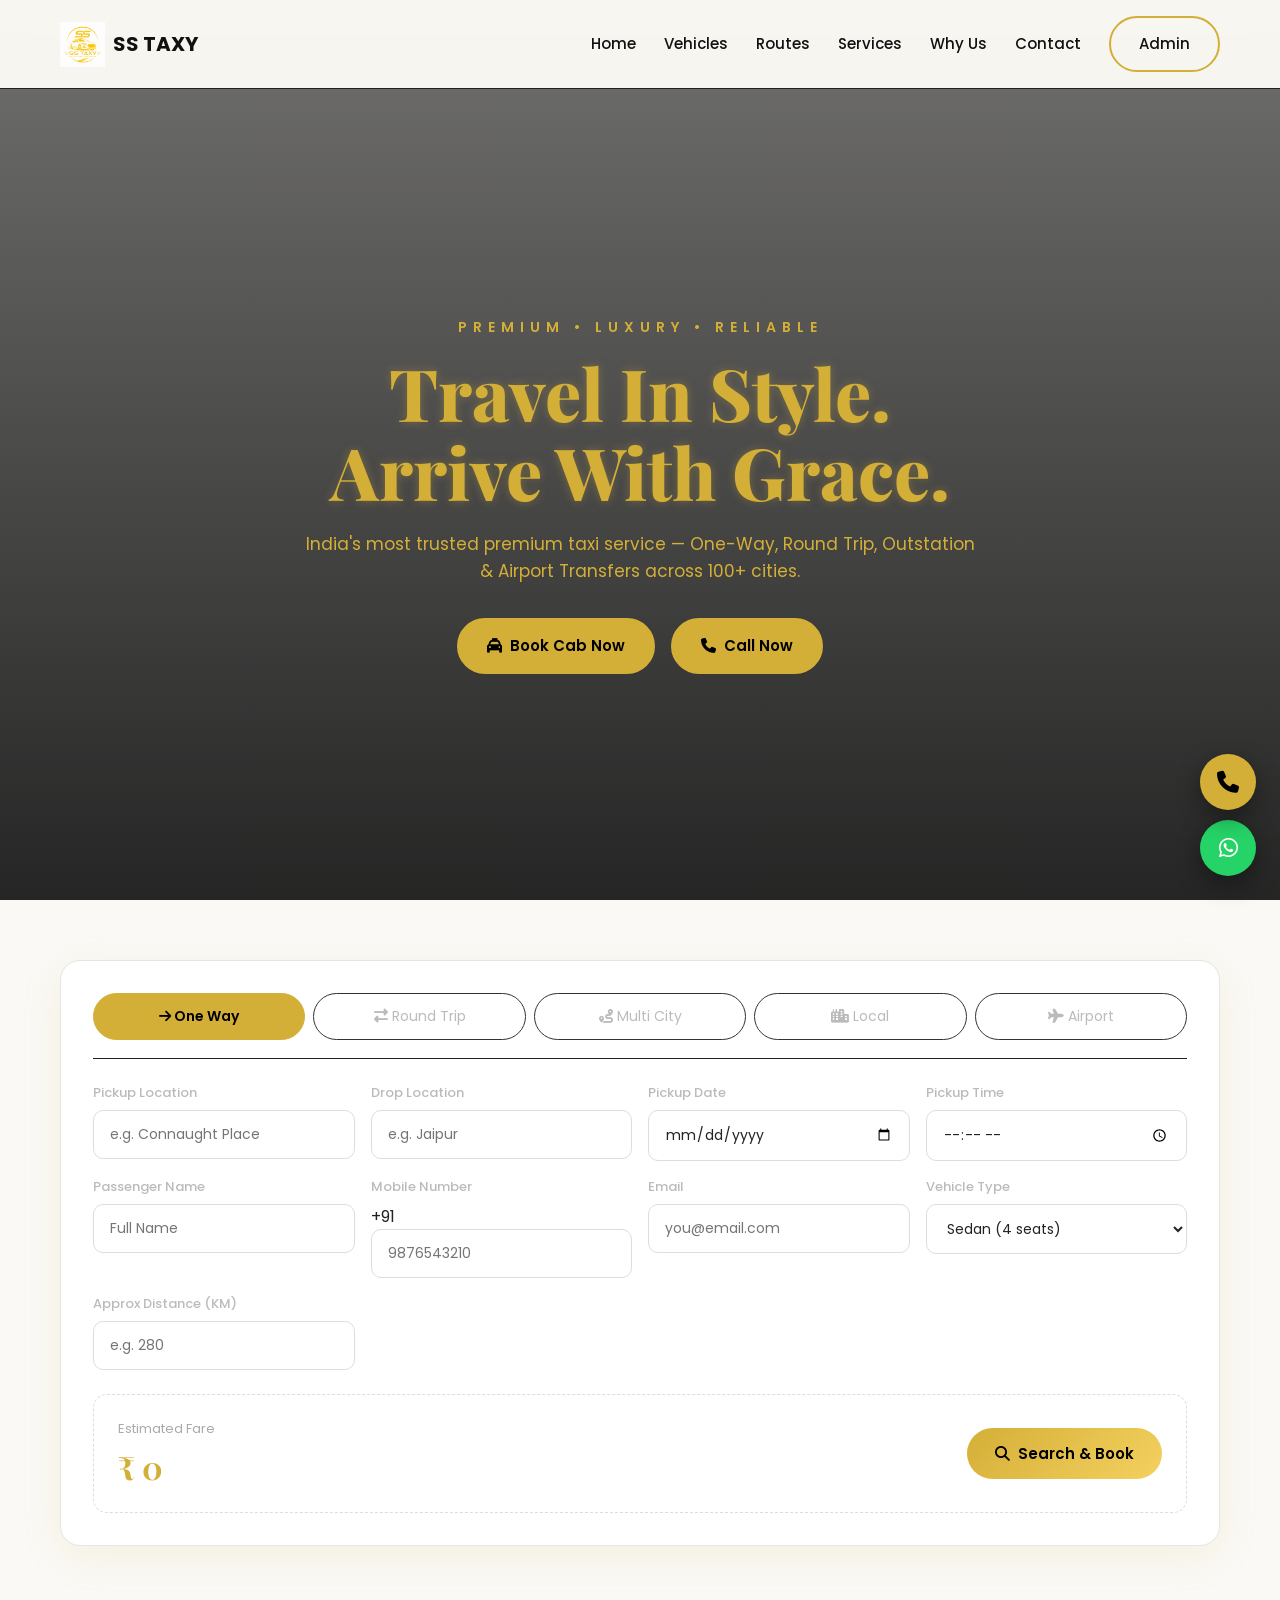
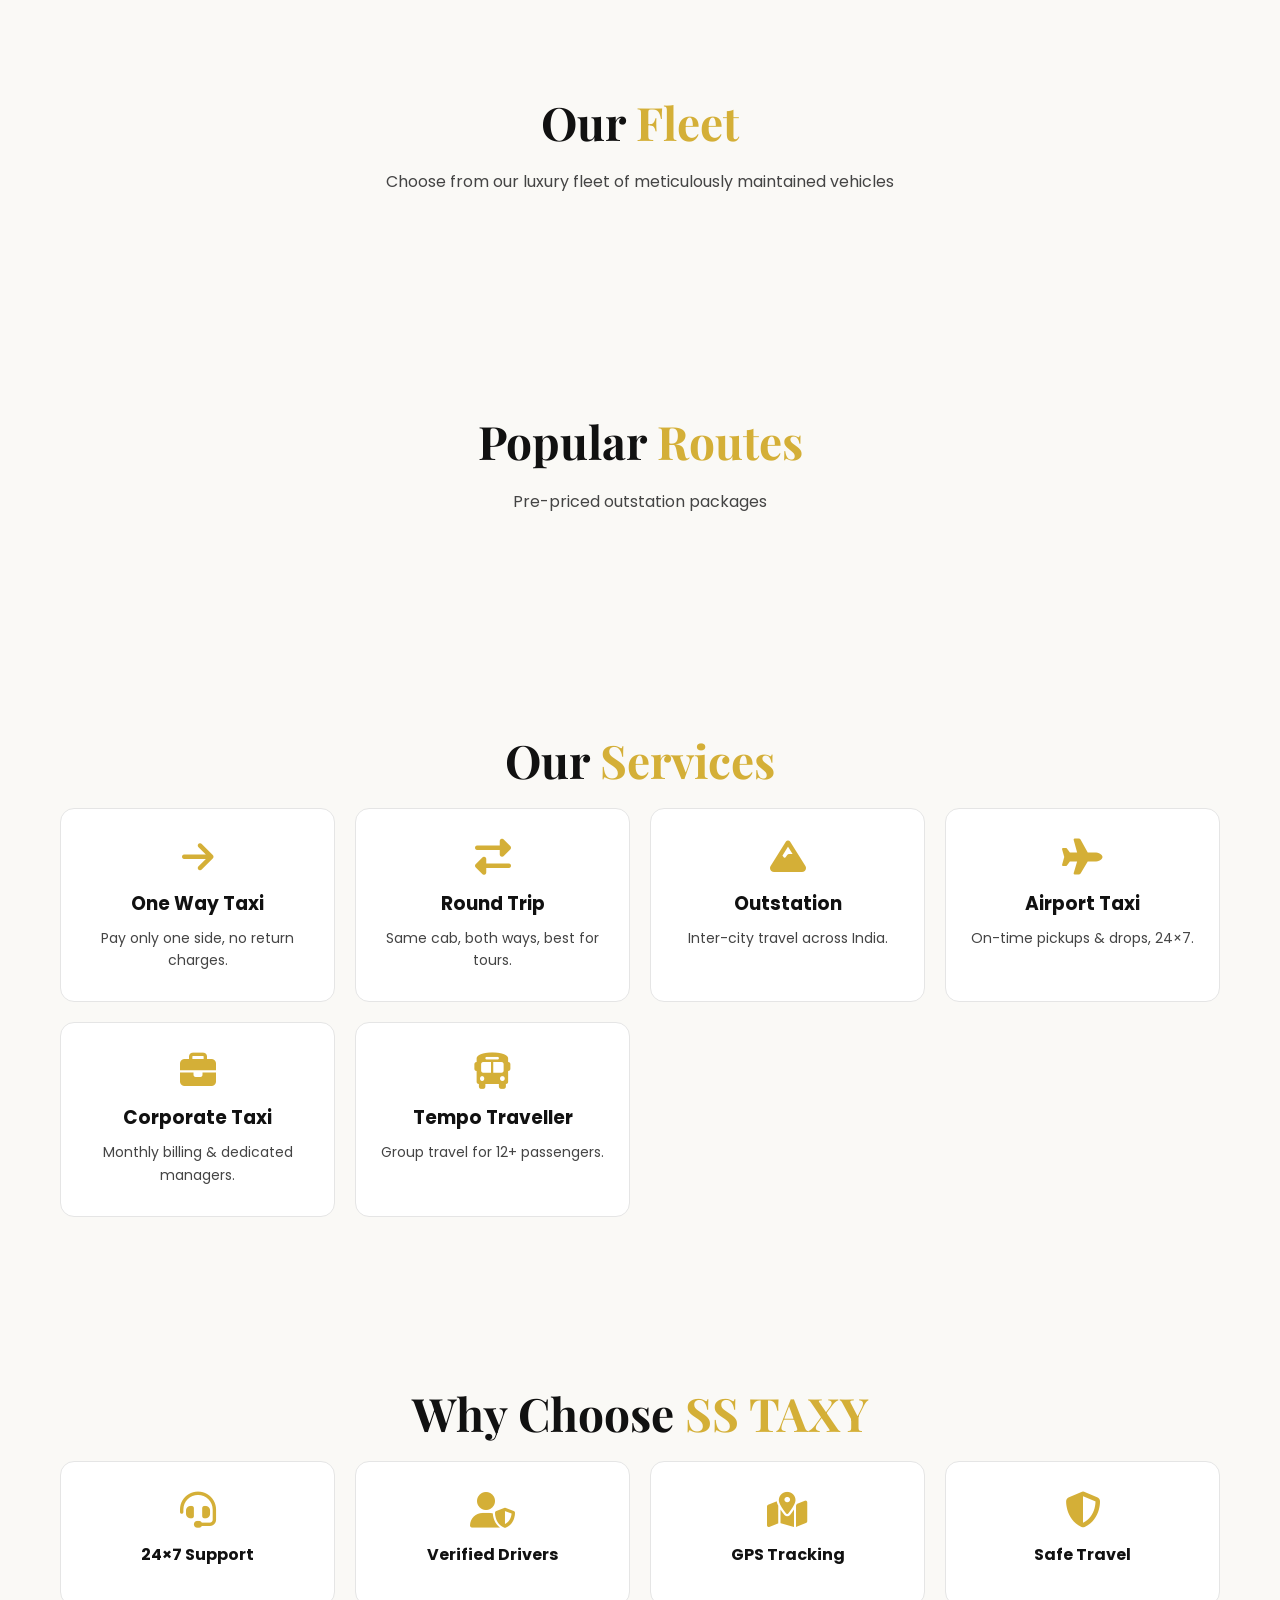
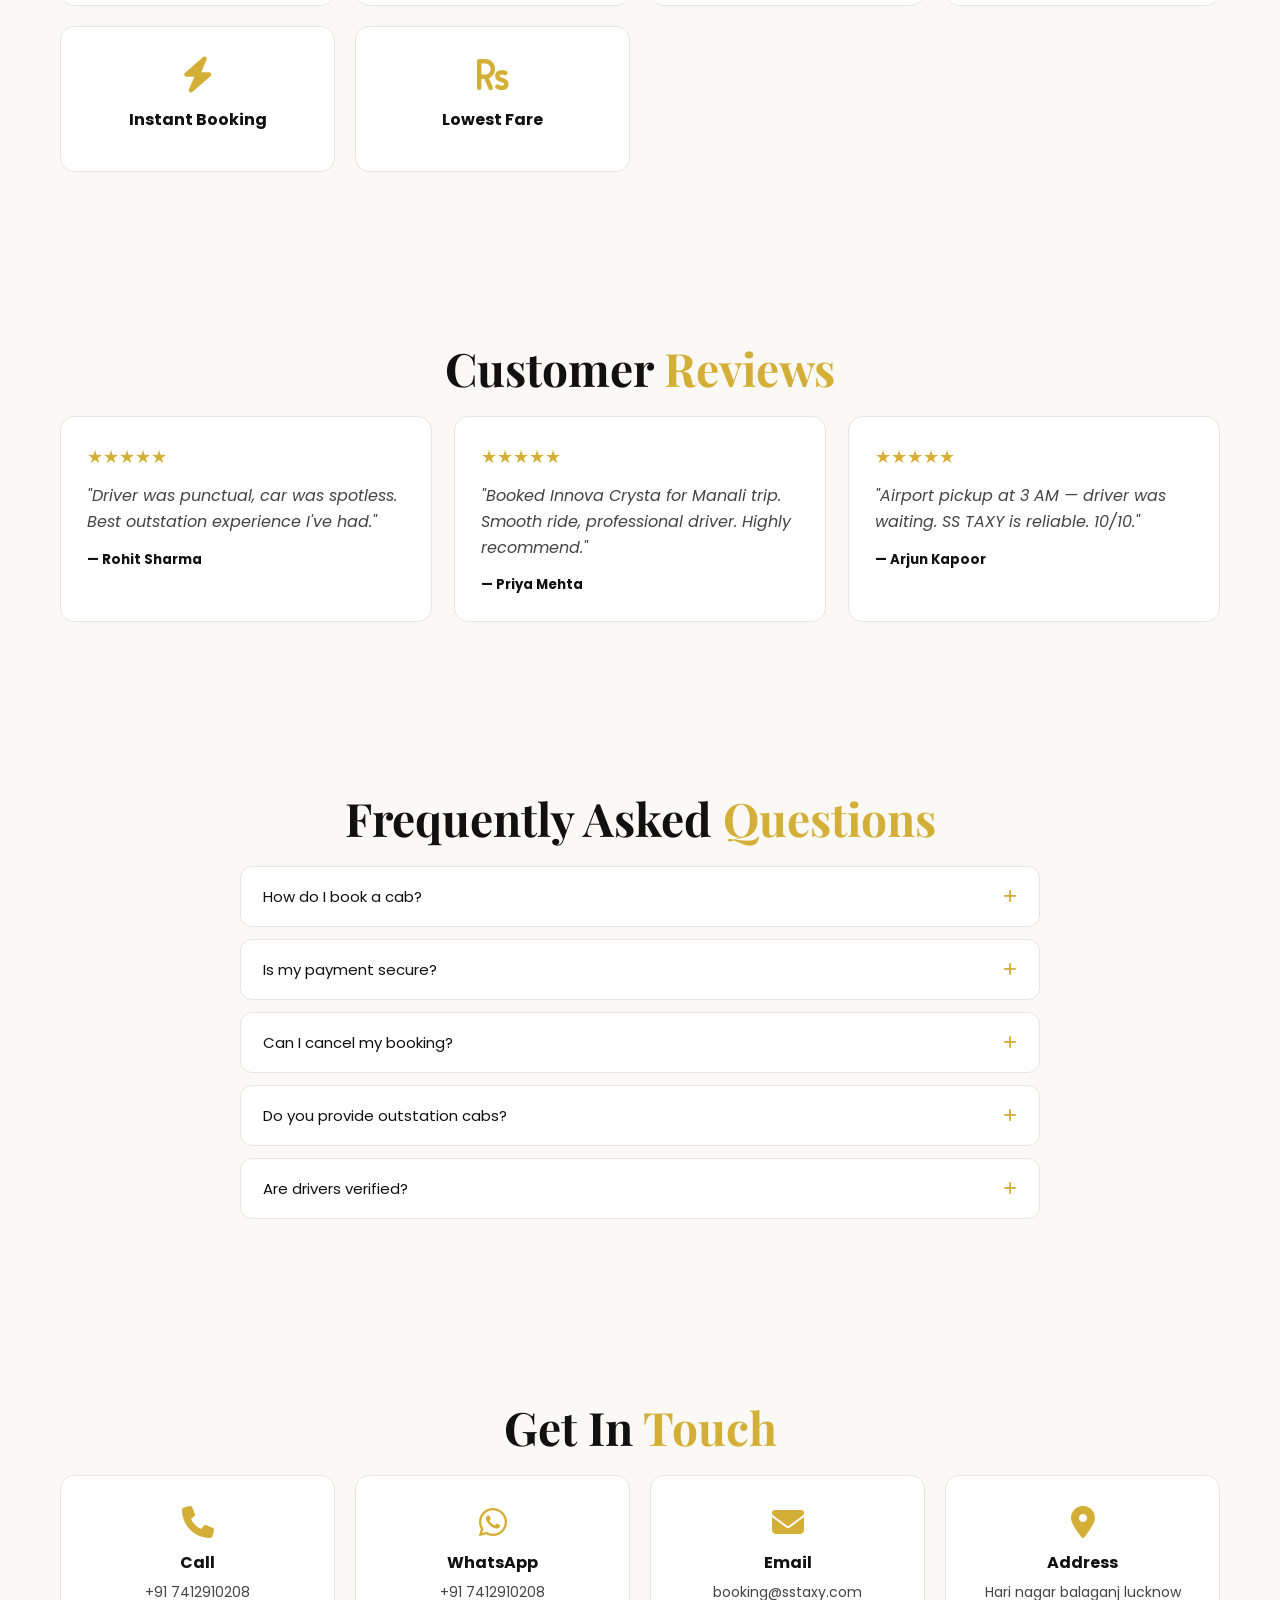
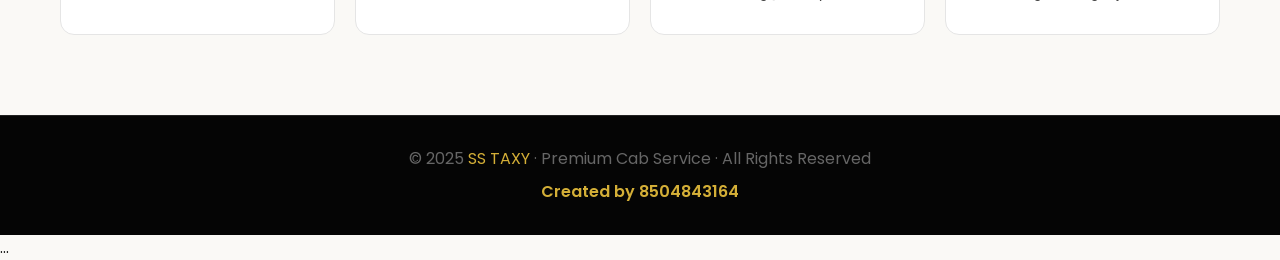
==== index.html @ a6943460 "Update index.html" ====
<!DOCTYPE html>
<html lang="en">
<head>
<meta charset="UTF-8" />
<meta name="viewport" content="width=device-width, initial-scale=1.0" />
<title>SS TAXY — Premium Taxi & Cab Booking Service | Delhi NCR</title>

<!-- SEO Meta -->
<meta name="description" content="Book premium taxi & cabs with SS TAXY. One-way, round-trip, outstation, airport transfers across Delhi, Jaipur, Agra, Manali. 24x7 service, verified drivers, lowest fares." />
<meta name="keywords" content="taxi booking, cab service, Delhi to Jaipur taxi, airport taxi, outstation cab, SS Taxy" />
<meta name="author" content="SS TAXY" />
<link rel="canonical" href="https://sstaxy.com/" />

<!-- Open Graph -->
<meta property="og:type" content="website" />
<meta property="og:title" content="SS TAXY — Premium Taxi Booking" />
<meta property="og:description" content="Luxury cab booking with verified drivers, GPS tracking, lowest fares guaranteed." />
<meta property="og:image" content="https://sstaxy.com/og-image.jpg" />
<meta property="og:url" content="https://sstaxy.com" />
<meta name="twitter:card" content="summary_large_image" />

<!-- Schema: Local Business -->
<script type="application/ld+json">
{
  "@context":"https://schema.org",
  "@type":"TaxiService",
  "name":"SS TAXY",
  "image":"https://sstaxy.com/og-image.jpg",
  "url":"https://sstaxy.com",
  "telephone":"+91 7412910208",
  "address":{"@type":"PostalAddress","streetAddress":"Connaught Place","addressLocality":"Uttar Pradesh","postalCode":"110001","addressCountry":"IN"},
  "priceRange":"₹₹",
  "aggregateRating":{"@type":"AggregateRating","ratingValue":"4.9","reviewCount":"2480"}
}
</script>

<link rel="preconnect" href="https://fonts.googleapis.com" />
<link href="https://fonts.googleapis.com/css2?family=Playfair+Display:wght@600;800&family=Poppins:wght@300;400;500;600;700&display=swap" rel="stylesheet" />
<link rel="stylesheet" href="https://cdnjs.cloudflare.com/ajax/libs/font-awesome/6.5.0/css/all.min.css" />
<link rel="stylesheet" href="styles.css" />
</head>
<body>

<!-- Header -->
<header class="header">
  <div class="container nav">
    <a href="index.html" class="logo">
    <img src="images/logo.png" alt="SS TAXY Logo">
    <span>SS TAXY</span>
    </a>
    <nav class="nav-links" id="navLinks">
      <a href="#home">Home</a>
      <a href="#vehicles">Vehicles</a>
      <a href="#routes">Routes</a>
      <a href="#services">Services</a>
      <a href="#why">Why Us</a>
      <a href="#contact">Contact</a>
      <a href="admin.html" class="btn-outline-gold">Admin</a>
    </nav>
    <button class="hamburger" onclick="toggleMenu()"><i class="fas fa-bars"></i></button>
  </div>
</header>

<!-- HERO -->
<section class="hero" id="home">
  <div class="hero-overlay"></div>
  <div class="container hero-content">
    <p class="hero-tag">PREMIUM • LUXURY • RELIABLE</p>
    <h1>Travel In <span class="gold">Style.</span><br/>Arrive With <span class="gold">Grace.</span></h1>
    <p class="hero-sub">India's most trusted premium taxi service — One-Way, Round Trip, Outstation & Airport Transfers across 100+ cities.</p>
    <div class="hero-btns">
      <a href="#booking" class="btn-gold"><i class="fas fa-taxi"></i> Book Cab Now</a>
      <a href="tel:+91 7412910208" class="btn-outline-gold"><i class="fas fa-phone"></i> Call Now</a>
    </div>
  </div>
</section>

<!-- BOOKING FORM -->
<section class="booking-section" id="booking">
  <div class="container">
    <div class="booking-card">
      <div class="tabs">
        <button class="tab active" data-tab="oneway"><i class="fas fa-arrow-right"></i> One Way</button>
        <button class="tab" data-tab="round"><i class="fas fa-exchange-alt"></i> Round Trip</button>
        <button class="tab" data-tab="multi"><i class="fas fa-route"></i> Multi City</button>
        <button class="tab" data-tab="local"><i class="fas fa-city"></i> Local</button>
        <button class="tab" data-tab="airport"><i class="fas fa-plane"></i> Airport</button>
      </div>

      <form id="bookingForm" class="booking-form">
        <div class="grid">
          <div class="field"><label>Pickup Location</label><input type="text" id="pickup" placeholder="e.g. Connaught Place" required /></div>
          <div class="field"><label>Drop Location</label><input type="text" id="drop" placeholder="e.g. Jaipur" required /></div>
          <div class="field"><label>Pickup Date</label><input type="date" id="date" required /></div>
          <div class="field"><label>Pickup Time</label><input type="time" id="time" required /></div>
          <div class="field"><label>Passenger Name</label><input type="text" id="name" placeholder="Full Name" required /></div>
          <div class="field">
  <label>Mobile Number</label>

  <div class="phone-input">
    <span>+91</span>
    <input
      type="tel"
      id="phone"
      placeholder="9876543210"
      maxlength="10"
      required
      oninput="this.value=this.value.replace(/[^0-9]/g,'').slice(0,10)">
  </div>

          </div>
          <div class="field"><label>Email</label><input type="email" id="email" placeholder="you@email.com" required /></div>
          <div class="field"><label>Vehicle Type</label>
            <select id="vehicle" required>
              <option value="sedan">Sedan (4 seats)</option>
              <option value="suv">SUV (6 seats)</option>
              <option value="ertiga">Ertiga (6 seats)</option>
              <option value="innova">Innova (7 seats)</option>
              <option value="innovaCrysta">Innova Crysta (7 seats)</option>
              <option value="dzire">Dzire (4 seats)</option>
            </select>
          </div>
          <div class="field"><label>Approx Distance (KM)</label><input type="number" id="distance" placeholder="e.g. 280" required min="1" /></div>
        </div>

        <div class="fare-box">
          <div><span>Estimated Fare</span><h3 id="fareEstimate">₹ 0</h3></div>
          <button type="submit" class="btn-gold"><i class="fas fa-search"></i> Search & Book</button>
        </div>
      </form>
    </div>
  </div>
</section>

<!-- VEHICLES -->
<section class="section" id="vehicles">
  <div class="container">
    <h2 class="section-title">Our <span class="gold">Fleet</span></h2>
    <p class="section-sub">Choose from our luxury fleet of meticulously maintained vehicles</p>
    <div class="vehicle-grid" id="vehicleGrid"></div>
  </div>
</section>

<!-- ROUTES -->
<section class="section dark" id="routes">
  <div class="container">
    <h2 class="section-title">Popular <span class="gold">Routes</span></h2>
    <p class="section-sub">Pre-priced outstation packages</p>
    <div class="route-grid" id="routeGrid"></div>
  </div>
</section>

<!-- SERVICES -->
<section class="section" id="services">
  <div class="container">
    <h2 class="section-title">Our <span class="gold">Services</span></h2>
    <div class="services-grid">
      <div class="service-card"><i class="fas fa-arrow-right"></i><h3>One Way Taxi</h3><p>Pay only one side, no return charges.</p></div>
      <div class="service-card"><i class="fas fa-exchange-alt"></i><h3>Round Trip</h3><p>Same cab, both ways, best for tours.</p></div>
      <div class="service-card"><i class="fas fa-mountain"></i><h3>Outstation</h3><p>Inter-city travel across India.</p></div>
      <div class="service-card"><i class="fas fa-plane"></i><h3>Airport Taxi</h3><p>On-time pickups & drops, 24×7.</p></div>
      <div class="service-card"><i class="fas fa-briefcase"></i><h3>Corporate Taxi</h3><p>Monthly billing & dedicated managers.</p></div>
      <div class="service-card"><i class="fas fa-bus"></i><h3>Tempo Traveller</h3><p>Group travel for 12+ passengers.</p></div>
    </div>
  </div>
</section>

<!-- WHY US -->
<section class="section dark" id="why">
  <div class="container">
    <h2 class="section-title">Why Choose <span class="gold">SS TAXY</span></h2>
    <div class="why-grid">
      <div class="why-card"><i class="fas fa-headset"></i><h4>24×7 Support</h4></div>
      <div class="why-card"><i class="fas fa-user-shield"></i><h4>Verified Drivers</h4></div>
      <div class="why-card"><i class="fas fa-map-marked-alt"></i><h4>GPS Tracking</h4></div>
      <div class="why-card"><i class="fas fa-shield-alt"></i><h4>Safe Travel</h4></div>
      <div class="why-card"><i class="fas fa-bolt"></i><h4>Instant Booking</h4></div>
      <div class="why-card"><i class="fas fa-rupee-sign"></i><h4>Lowest Fare</h4></div>
    </div>
  </div>
</section>

<!-- TESTIMONIALS -->
<section class="section" id="testimonials">
  <div class="container">
    <h2 class="section-title">Customer <span class="gold">Reviews</span></h2>
    <div class="reviews">
      <div class="review-card">
        <div class="stars">★★★★★</div>
        <p>"Driver was punctual, car was spotless. Best outstation experience I've had."</p>
        <h5>— Rohit Sharma</h5>
      </div>
      <div class="review-card">
        <div class="stars">★★★★★</div>
        <p>"Booked Innova Crysta for Manali trip. Smooth ride, professional driver. Highly recommend."</p>
        <h5>— Priya Mehta</h5>
      </div>
      <div class="review-card">
        <div class="stars">★★★★★</div>
        <p>"Airport pickup at 3 AM — driver was waiting. SS TAXY is reliable. 10/10."</p>
        <h5>— Arjun Kapoor</h5>
      </div>
    </div>
  </div>
</section>

<!-- FAQ -->
<section class="section dark" id="faq">
  <div class="container">
    <h2 class="section-title">Frequently Asked <span class="gold">Questions</span></h2>
    <div class="faq-list">
      <div class="faq-item"><button class="faq-q">How do I book a cab? <i class="fas fa-plus"></i></button><div class="faq-a">Use our booking form above, fill details, choose vehicle, pay advance or full — done!</div></div>
      <div class="faq-item"><button class="faq-q">Is my payment secure? <i class="fas fa-plus"></i></button><div class="faq-a">Yes, we use Razorpay — PCI-DSS compliant, encrypted transactions.</div></div>
      <div class="faq-item"><button class="faq-q">Can I cancel my booking? <i class="fas fa-plus"></i></button><div class="faq-a">Yes, free cancellation up to 4 hours before pickup time.</div></div>
      <div class="faq-item"><button class="faq-q">Do you provide outstation cabs? <i class="fas fa-plus"></i></button><div class="faq-a">Absolutely. We serve 100+ outstation routes from Delhi NCR.</div></div>
      <div class="faq-item"><button class="faq-q">Are drivers verified? <i class="fas fa-plus"></i></button><div class="faq-a">All drivers undergo background checks, license & ID verification.</div></div>
    </div>
  </div>
</section>

<!-- CONTACT -->
<section class="section" id="contact">
  <div class="container">
    <h2 class="section-title">Get In <span class="gold">Touch</span></h2>
    <div class="contact-grid">
      <a href="tel:7412910208" class="contact-card"><i class="fas fa-phone"></i><h4>Call</h4><p>+91 7412910208</p></a>
      <a href="https://wa.me/917412910208" class="contact-card"><i class="fab fa-whatsapp"></i><h4>WhatsApp</h4><p>+91 7412910208</p></a>
      <a href="mailto:booking@sstaxy.com" class="contact-card"><i class="fas fa-envelope"></i><h4>Email</h4><p>booking@sstaxy.com</p></a>
      <div class="contact-card"><i class="fas fa-map-marker-alt"></i><h4>Address</h4><p>Hari nagar balaganj lucknow</p></div>
    </div>
  </div>
</section>
<!-- FOOTER -->
<footer class="footer">
  <div class="container">
    <p>
      © 2025 <span class="gold">SS TAXY</span> · Premium Cab Service · All Rights Reserved
    </p>

    <p style="margin-top:8px;color:#d4af37;font-weight:600;">
      Created by 8504843164
    </p>
  </div>
</footer>

<!-- Floating Buttons -->
<a href="https://wa.me/919876543210" class="float-btn whatsapp" title="WhatsApp"><i class="fab fa-whatsapp"></i></a>
<a href="tel:+919876543210" class="float-btn call" title="Call"><i class="fas fa-phone"></i></a>

<!-- Success Modal -->
<div id="successModal" class="modal hidden">
  <div class="modal-card">
    <i class="fas fa-check-circle gold-icon"></i>
    <h2>Booking Confirmed!</h2>
    <p>Booking ID: <strong id="bookingIdOut"></strong></p>
    <p>You'll receive a WhatsApp confirmation shortly.</p>
    <button class="btn-gold" onclick="closeModal()">Done</button>
  </div>
</div>
  <!-- Success Modal ke baad add karo -->
<!-- Payment Modal -->
<div id="paymentModal" class="modal hidden">
  <div class="modal-card">

    <h2>Select Payment Method</h2>

    <div class="fare-summary">
      <h3>Fare Summary</h3>
      <img id="fareVehicleImage"
     src=""
     alt="Vehicle"
     style="width:100%;height:160px;object-fit:cover;border-radius:10px;margin-bottom:15px;">

      <p>Total Trip Fare:
        <span id="totalFare">₹0</span>
      </p>

      <p>GST (5%):
        <span id="gst">₹0</span>
      </p>

      <p>Coupon Discount:
        <span id="discount">₹0</span>
      </p>

      <hr>

      <p>
        <strong>Advance Payable:</strong>
        <span id="advance">₹0</span>
      </p>
    </div>

    <button onclick="payNow('prepaid')" class="btn-gold">
      💳 Prepaid (Online)
    </button>

    <button onclick="payNow('cash')" class="btn-outline-gold">
      💵 Cash on Ride
    </button>

  </div>
</div>

<!-- Scripts -->
<script src="https://www.gstatic.com/firebasejs/9.22.0/firebase-app-compat.js"></script>
...
</body>
</html>
<!-- Scripts -->
<script src="https://www.gstatic.com/firebasejs/9.22.0/firebase-app-compat.js"></script>
<script src="https://www.gstatic.com/firebasejs/9.22.0/firebase-firestore-compat.js"></script>
<script src="https://www.gstatic.com/firebasejs/9.22.0/firebase-auth-compat.js"></script>
<script src="https://checkout.razorpay.com/v1/checkout.js"></script>
<script src="config.js"></script>
<script src="app.js"></script>
</body>
      </html>
---- styles.css ----
/* ============ SS TAXY — Premium Black + Gold ============ */
*,*::before,*::after{box-sizing:border-box;margin:0;padding:0}
:root{
  --bg:#0a0a0a; --bg-2:#111; --gold:#d4af37; --gold-light:#f4d160;
  --text:#f5f5f5; --muted:#aaa; --card:#1a1a1a; --radius:14px;
  --shadow:0 10px 40px rgba(212,175,55,.12);
}
html{scroll-behavior:smooth}
body{font-family:'Poppins',sans-serif;background:var(--bg);color:var(--text);line-height:1.6;overflow-x:hidden}
.container{max-width:1200px;margin:0 auto;padding:0 20px}
.gold{color:var(--gold)}
img{max-width:100%;display:block}

/* LOADER */
#loader{position:fixed;inset:0;background:#000;z-index:9999;display:flex;flex-direction:column;align-items:center;justify-content:center;transition:opacity .5s}
#loader p{color:var(--gold);margin-top:18px;font-family:'Playfair Display',serif;font-size:28px;letter-spacing:6px}
.loader-spinner{width:50px;height:50px;border:4px solid #222;border-top-color:var(--gold);border-radius:50%;animation:spin .8s linear infinite}
@keyframes spin{to{transform:rotate(360deg)}}

/* HEADER */
.header{position:fixed;top:0;left:0;right:0;background:rgba(10,10,10,.92);backdrop-filter:blur(10px);z-index:100;border-bottom:1px solid #222}
.nav{display:flex;justify-content:space-between;align-items:center;padding:16px 20px}
.logo img{
    width:45px;
    height:45px;
    object-fit:contain;
    display:block;
}
.logo{
    display:flex;
    align-items:center;
    gap:8px;
    text-decoration:none;
}
.logo span{
    color:#111 !important;
    font-size:20px;
    font-weight:700;
    white-space:nowrap;
}
.nav-links{display:flex;gap:28px;align-items:center}
.nav-links a{color:#ddd;text-decoration:none;font-weight:500;font-size:15px;transition:.3s}
.nav-links a:hover{color:var(--gold)}
.hamburger{display:none;background:none;border:none;color:var(--gold);font-size:22px;cursor:pointer}

/* BUTTONS */
.btn-gold,.btn-outline-gold{display:inline-flex;align-items:center;gap:8px;padding:14px 28px;border-radius:50px;font-weight:600;text-decoration:none;border:none;cursor:pointer;font-size:15px;transition:.3s;font-family:inherit}
.btn-gold{background:linear-gradient(135deg,var(--gold),var(--gold-light));color:#000}
.btn-gold:hover{transform:translateY(-3px);box-shadow:0 10px 25px rgba(212,175,55,.4)}
.btn-outline-gold{background:transparent;color:var(--gold);border:2px solid var(--gold)}
.btn-outline-gold:hover{background:var(--gold);color:#000}

/* HERO */
.hero{position:relative;min-height:100vh;display:flex;align-items:center;background:linear-gradient(rgba(0,0,0,.55),rgba(0,0,0,.85)),url('https://images.unsplash.com/photo-1549924231-f129b911e442?w=1600') center/cover;padding-top:90px}
.hero-content{position:relative;z-index:2;text-align:center;animation:fadeUp 1s ease}
.hero-tag{color:var(--gold);letter-spacing:6px;font-weight:600;margin-bottom:14px;font-size:14px}
.hero h1{font-family:'Playfair Display',serif;font-size:clamp(36px,6vw,72px);font-weight:800;line-height:1.1;margin-bottom:20px}
.hero-sub{color:#ccc;max-width:680px;margin:0 auto 32px;font-size:17px}
.hero-btns{display:flex;gap:16px;justify-content:center;flex-wrap:wrap}
@keyframes fadeUp{from{opacity:0;transform:translateY(40px)}to{opacity:1;transform:translateY(0)}}

/* BOOKING */
.booking-section{padding:60px 0;background:var(--bg-2)}
.booking-card{background:var(--card);border:1px solid #222;border-radius:20px;padding:32px;box-shadow:var(--shadow)}
.tabs{display:flex;flex-wrap:wrap;gap:8px;border-bottom:1px solid #222;padding-bottom:18px;margin-bottom:24px}
.tab{flex:1;min-width:120px;padding:12px 18px;background:transparent;color:#bbb;border:1px solid #333;border-radius:50px;cursor:pointer;font-family:inherit;font-size:14px;transition:.3s}
.tab:hover{color:var(--gold)}
.tab.active{background:var(--gold);color:#000;border-color:var(--gold);font-weight:600}
.grid{display:grid;grid-template-columns:repeat(auto-fit,minmax(220px,1fr));gap:16px}
.field label{display:block;font-size:13px;margin-bottom:6px;color:#bbb;font-weight:500}
.field input,.field select{width:100%;padding:13px 16px;background:#0d0d0d;border:1px solid #2a2a2a;color:#fff;border-radius:10px;font-family:inherit;font-size:14px;transition:.3s}
.field input:focus,.field select:focus{outline:none;border-color:var(--gold);box-shadow:0 0 0 3px rgba(212,175,55,.15)}
.fare-box{margin-top:24px;display:flex;justify-content:space-between;align-items:center;background:#0d0d0d;padding:20px 24px;border-radius:14px;border:1px dashed var(--gold);flex-wrap:wrap;gap:16px}
.fare-box span{color:#aaa;font-size:13px}
.fare-box h3{color:var(--gold);font-size:32px;font-family:'Playfair Display',serif}

/* SECTIONS */
.section{padding:80px 0}
.section.dark{background:var(--bg-2)}
.section-title{font-family:'Playfair Display',serif;font-size:clamp(28px,4vw,46px);text-align:center;margin-bottom:10px}
.section-sub{text-align:center;color:var(--muted);margin-bottom:50px}

/* VEHICLES */
.vehicle-grid{display:grid;grid-template-columns:repeat(auto-fit,minmax(280px,1fr));gap:24px}
.vehicle-card{background:var(--card);border:1px solid #222;border-radius:var(--radius);overflow:hidden;transition:.4s}
.vehicle-card:hover{transform:translateY(-8px);border-color:var(--gold);box-shadow:var(--shadow)}
.vehicle-card img{height:200px;width:100%;object-fit:cover}
.vehicle-info{padding:22px}
.vehicle-info h3{color:var(--gold);margin-bottom:10px;font-family:'Playfair Display',serif}
.vehicle-meta{display:flex;justify-content:space-between;color:#bbb;font-size:14px;margin-bottom:16px}

/* ROUTES */
.route-grid{display:grid;grid-template-columns:repeat(auto-fit,minmax(240px,1fr));gap:16px}
.route-card{background:var(--card);padding:20px;border-radius:var(--radius);border-left:4px solid var(--gold);transition:.3s;cursor:pointer}
.route-card:hover{transform:translateX(6px);background:#1f1f1f}
.route-card h4{color:#fff;margin-bottom:6px}
.route-card p{color:var(--gold);font-weight:600;font-size:14px}
.route-card span{color:#777;font-size:13px}

/* SERVICES */
.services-grid,.why-grid{display:grid;grid-template-columns:repeat(auto-fit,minmax(220px,1fr));gap:20px}
.service-card,.why-card{background:var(--card);padding:30px 24px;border-radius:var(--radius);text-align:center;border:1px solid #222;transition:.3s}
.service-card:hover,.why-card:hover{border-color:var(--gold);transform:translateY(-6px)}
.service-card i,.why-card i{font-size:36px;color:var(--gold);margin-bottom:14px}
.service-card h3,.why-card h4{margin-bottom:8px;color:#fff}
.service-card p{color:var(--muted);font-size:14px}

/* TESTIMONIALS */
.reviews{display:grid;grid-template-columns:repeat(auto-fit,minmax(280px,1fr));gap:22px}
.review-card{background:var(--card);padding:26px;border-radius:var(--radius);border:1px solid #222}
.stars{color:var(--gold);font-size:18px;margin-bottom:12px}
.review-card p{color:#ccc;font-style:italic;margin-bottom:14px}
.review-card h5{color:var(--gold)}

/* FAQ */
.faq-list{max-width:800px;margin:0 auto}
.faq-item{background:var(--card);border:1px solid #222;border-radius:12px;margin-bottom:12px;overflow:hidden}
.faq-q{width:100%;background:none;color:#fff;border:none;padding:18px 22px;text-align:left;font-size:15px;font-family:inherit;cursor:pointer;display:flex;justify-content:space-between;align-items:center}
.faq-q i{color:var(--gold);transition:.3s}
.faq-item.active .faq-q i{transform:rotate(45deg)}
.faq-a{max-height:0;overflow:hidden;padding:0 22px;color:#bbb;transition:.4s ease}
.faq-item.active .faq-a{max-height:200px;padding:0 22px 18px}

/* CONTACT */
.contact-grid{display:grid;grid-template-columns:repeat(auto-fit,minmax(220px,1fr));gap:20px}
.contact-card{background:var(--card);padding:30px 22px;border-radius:var(--radius);text-align:center;text-decoration:none;color:inherit;border:1px solid #222;transition:.3s}
.contact-card:hover{border-color:var(--gold);transform:translateY(-6px)}
.contact-card i{font-size:32px;color:var(--gold);margin-bottom:12px}
.contact-card h4{margin-bottom:6px;color:#fff}
.contact-card p{color:var(--muted);font-size:14px}

/* FOOTER */
.footer{background:#050505;padding:30px 0;text-align:center;color:#666;border-top:1px solid #222}

/* FLOATING BUTTONS */
.float-btn{position:fixed;width:56px;height:56px;border-radius:50%;display:flex;align-items:center;justify-content:center;color:#fff;font-size:22px;text-decoration:none;z-index:90;box-shadow:0 8px 24px rgba(0,0,0,.4);transition:.3s}
.float-btn.whatsapp{bottom:24px;right:24px;background:#25d366}
.float-btn.call{bottom:90px;right:24px;background:var(--gold);color:#000}
.float-btn:hover{transform:scale(1.1)}

/* MODAL */
.modal{position:fixed;inset:0;background:rgba(0,0,0,.85);display:flex;align-items:center;justify-content:center;z-index:200;padding:20px}
.modal.hidden{display:none}
.modal-card{background:var(--card);padding:40px;border-radius:20px;text-align:center;max-width:420px;width:100%;border:1px solid var(--gold);animation:popIn .4s}
.gold-icon{font-size:60px;color:var(--gold);margin-bottom:14px}
.modal-card h2{font-family:'Playfair Display',serif;color:#fff;margin-bottom:10px}
.modal-card p{color:#ccc;margin-bottom:10px}
@keyframes popIn{from{transform:scale(.7);opacity:0}to{transform:scale(1);opacity:1}}

/* RESPONSIVE */
@media (max-width: 800px){
  .nav-links{position:fixed;top:64px;left:0;right:0;background:#0a0a0a;flex-direction:column;padding:24px;gap:18px;border-bottom:1px solid #222;transform:translateY(-200%);transition:.4s}
  .nav-links.open{transform:translateY(0)}
  .hamburger{display:block}
  .hero{min-height:90vh}
  .booking-card{padding:20px}
  .tab{font-size:13px;padding:10px 14px;min-width:auto;flex:1 0 45%}
  .fare-box{flex-direction:column;text-align:center}
  .section{padding:60px 0}
     }

}
.logo img{
    height:60px;
    width:auto;
}
/* White Cream Theme Override */

:root{
  --bg:#FAF9F6 !important;
  --bg-2:#F7F3EA !important;
  --card:#FFFFFF !important;
  --text:#222222 !important;
  --muted:#666666 !important;
}

body,
.section.dark,
.booking-section{
  background:#FAF9F6 !important;
  color:#222 !important;
}

.booking-card,
.vehicle-card,
.route-card,
.service-card,
.why-card,
.review-card,
.faq-item,
.contact-card,
.modal-card{
  background:#FFFFFF !important;
  color:#222 !important;
  border-color:#E5E5E5 !important;
}

.route-card h4,
.service-card h3,
.why-card h4,
.contact-card h4,
.faq-q{
  color:#222 !important;
}

.field input,
.field select,
.fare-box{
  background:#FFFFFF !important;
  color:#222 !important;
  border-color:#DDD !important;
}

.header{
  background:rgba(255,253,248,.95) !important;
}

.nav-links a,
.logo{
  color:#222 !important;
}
/* Dark Text + Black Logo */

body{
  color:#111 !important;
}

.section-title,
.vehicle-info h3,
.route-card h4,
.service-card h3,
.why-card h4,
.contact-card h4,
.review-card h5,
.faq-q{
  color:#111 !important;
}

.section-sub,
.vehicle-meta,
.route-card p,
.route-card span,
.service-card p,
.contact-card p,
.review-card p{
  color:#444 !important;
}

/* SS TAXY Logo */
.logo,
.logo span{
  color:#111 !important;
}

/* Menu */
.nav-links a{
  color:#111 !important;
}

.nav-links a:hover{
  color:#000 !important;
}
/* ===== HERO FULL GOLD FIX (SS TAXY) ===== */

.hero h1 {
  color: #d4af37 !important;
}

.hero h1 span {
  color: #d4af37 !important;
}

/* force override any black/other color */
.hero * {
  color: #d4af37 !important;
}

/* optional premium glow */
.hero h1 {
  text-shadow: 0 0 10px rgba(212, 175, 55, 0.4);
}

/* agar kahi black override ho raha ho */
h1, h2, h3, p {
  color: inherit;
}
/* ===== HERO TEXT ONLY GOLD FIX (SAFE) ===== */

.hero h1,
.hero h1 span,
.hero p.hero-sub,
.hero p.hero-tag {
  color: #d4af37 !important;
}

/* buttons ko exclude karo (VERY IMPORTANT) */
.hero .btn-gold,
.hero .btn-outline-gold,
.hero .hero-btns a {
  color: initial !important;
}

/* icons in buttons ko bhi safe rakho */
.hero .btn-gold i,
.hero .btn-outline-gold i {
  color: inherit !important;
}

/* optional glow only on heading */
.hero h1 {
  text-shadow: 0 0 10px rgba(212, 175, 55, 0.35);
}
/* ===== HERO BUTTON FIX (CALL NOW + BOOK NOW SAFE) ===== */

.hero .btn-gold {
  background: #d4af37 !important;
  color: #000 !important;
  border: 2px solid #d4af37 !important;
}

.hero .btn-gold i {
  color: #000 !important;
}

.hero .btn-outline-gold {
  background: transparent !important;
  color: #fff !important;
  border: 2px solid #d4af37 !important;
}

.hero .btn-outline-gold i {
  color: #d4af37 !important;
}

/* hover fix */
.hero .btn-gold:hover,
.hero .btn-outline-gold:hover {
  transform: translateY(-2px);
  opacity: 0.9;
}
/* ===== FIX CALL NOW TEXT COLOR ===== */

.hero .btn-outline-gold {
  color: #fff !important;
}

.hero .btn-outline-gold span,
.hero .btn-outline-gold a,
.hero .btn-outline-gold {
  color: #fff !important;
}

/* ensure icon + text same alignment */
.hero .btn-outline-gold i {
  color: #d4af37 !important;
}
/* ===== Fare Summary Modal ===== */

#paymentModal .modal-card{
    width: 430px;
    max-width: 95%;
    padding: 35px;
    border-radius: 20px;
    background: #ffffff;
}

#paymentModal h2{
    font-size: 28px;
    color: #111;
    font-weight: 700;
    margin-bottom: 20px;
}

#paymentModal p{
    font-size: 18px;
    color: #111;
    font-weight: 600;
    margin: 10px 0;
}

#paymentModal hr{
    margin: 18px 0;
    border: none;
    border-top: 1px solid #ddd;
}

#paymentModal .btn-gold,
#paymentModal .btn-outline-gold{
    width: 100%;
    justify-content: center;
    margin-top: 12px;
  }
/* ===== Booking Success Modal ===== */

#successModal .modal-card{
    width: 430px;
    max-width: 95%;
    background: #fff;
    padding: 35px;
    border-radius: 20px;
}

#successModal h2{
    color:#111 !important;
    font-size:28px;
    font-weight:700;
}

#successModal p{
    color:#222 !important;
    font-size:17px;
    font-weight:600;
    line-height:1.6;
}

#successModal #bookingIdOut{
    color:#000 !important;
    font-weight:700;
    font-size:18px;
}

#successModal .btn-gold{
    margin-top:20px;
    width:150px;
    height:48px;
    font-size:16px;
}
/* ===== Hero Call Now Button Fix ===== */

.hero .btn-outline-gold{
    background: #d4af37 !important;
    color: #000 !important;
    border: 2px solid #d4af37 !important;
}

.hero .btn-outline-gold i,
.hero .btn-outline-gold span{
    color: #000 !important;
}

.hero .btn-outline-gold:hover{
    background: #caa52f !important;
    color: #000 !important;
}
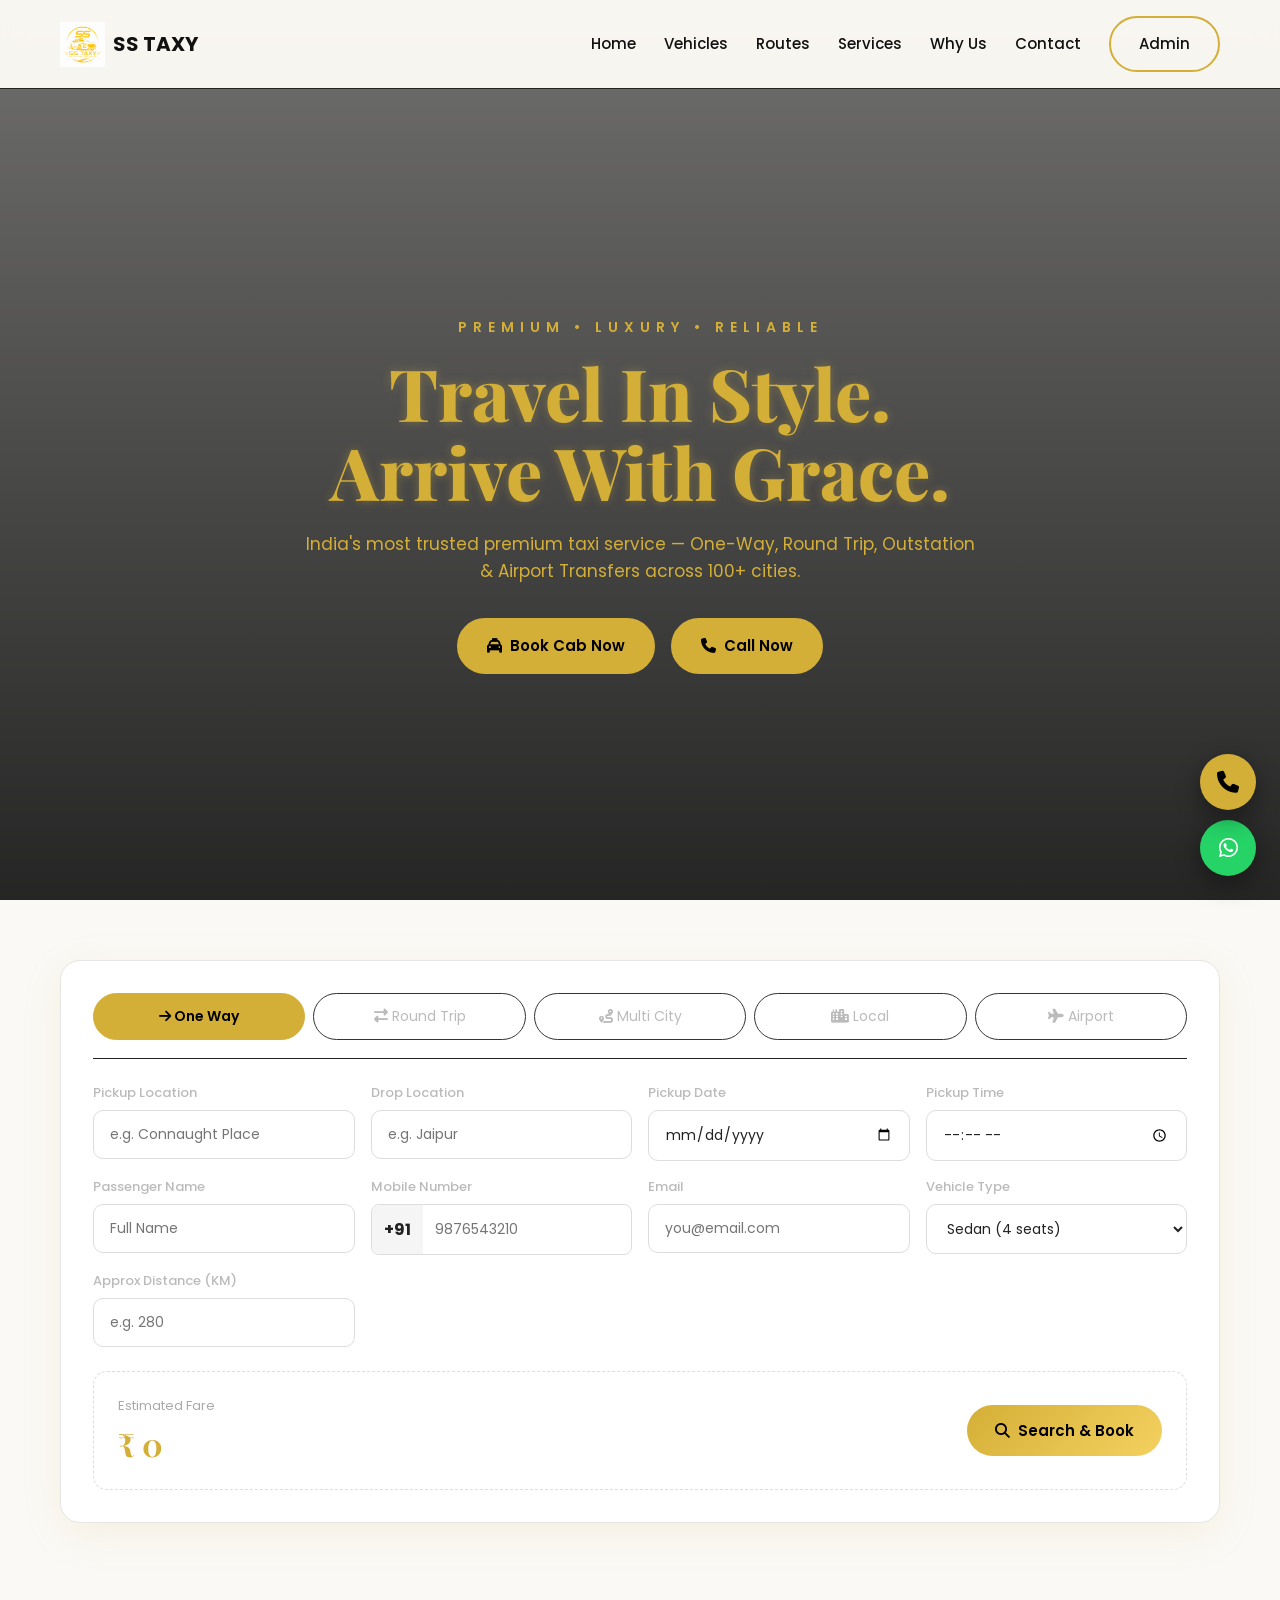
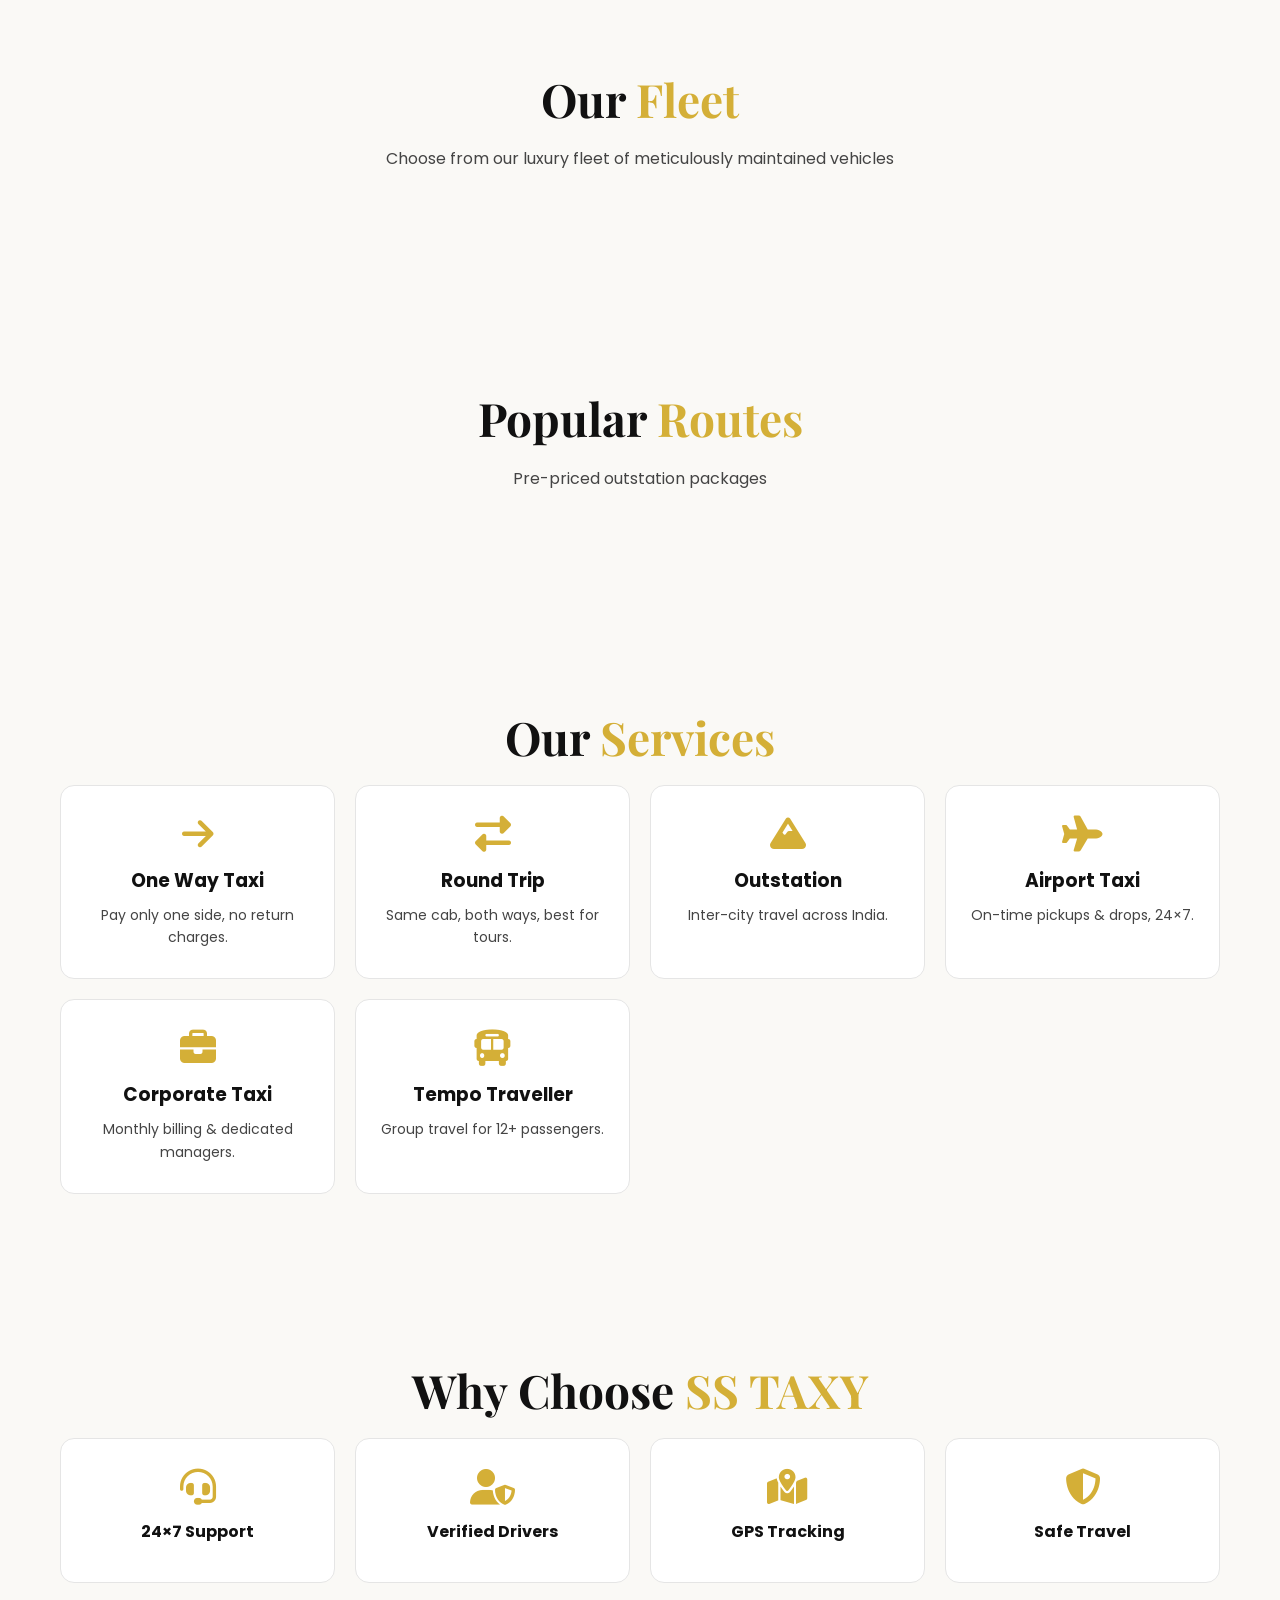
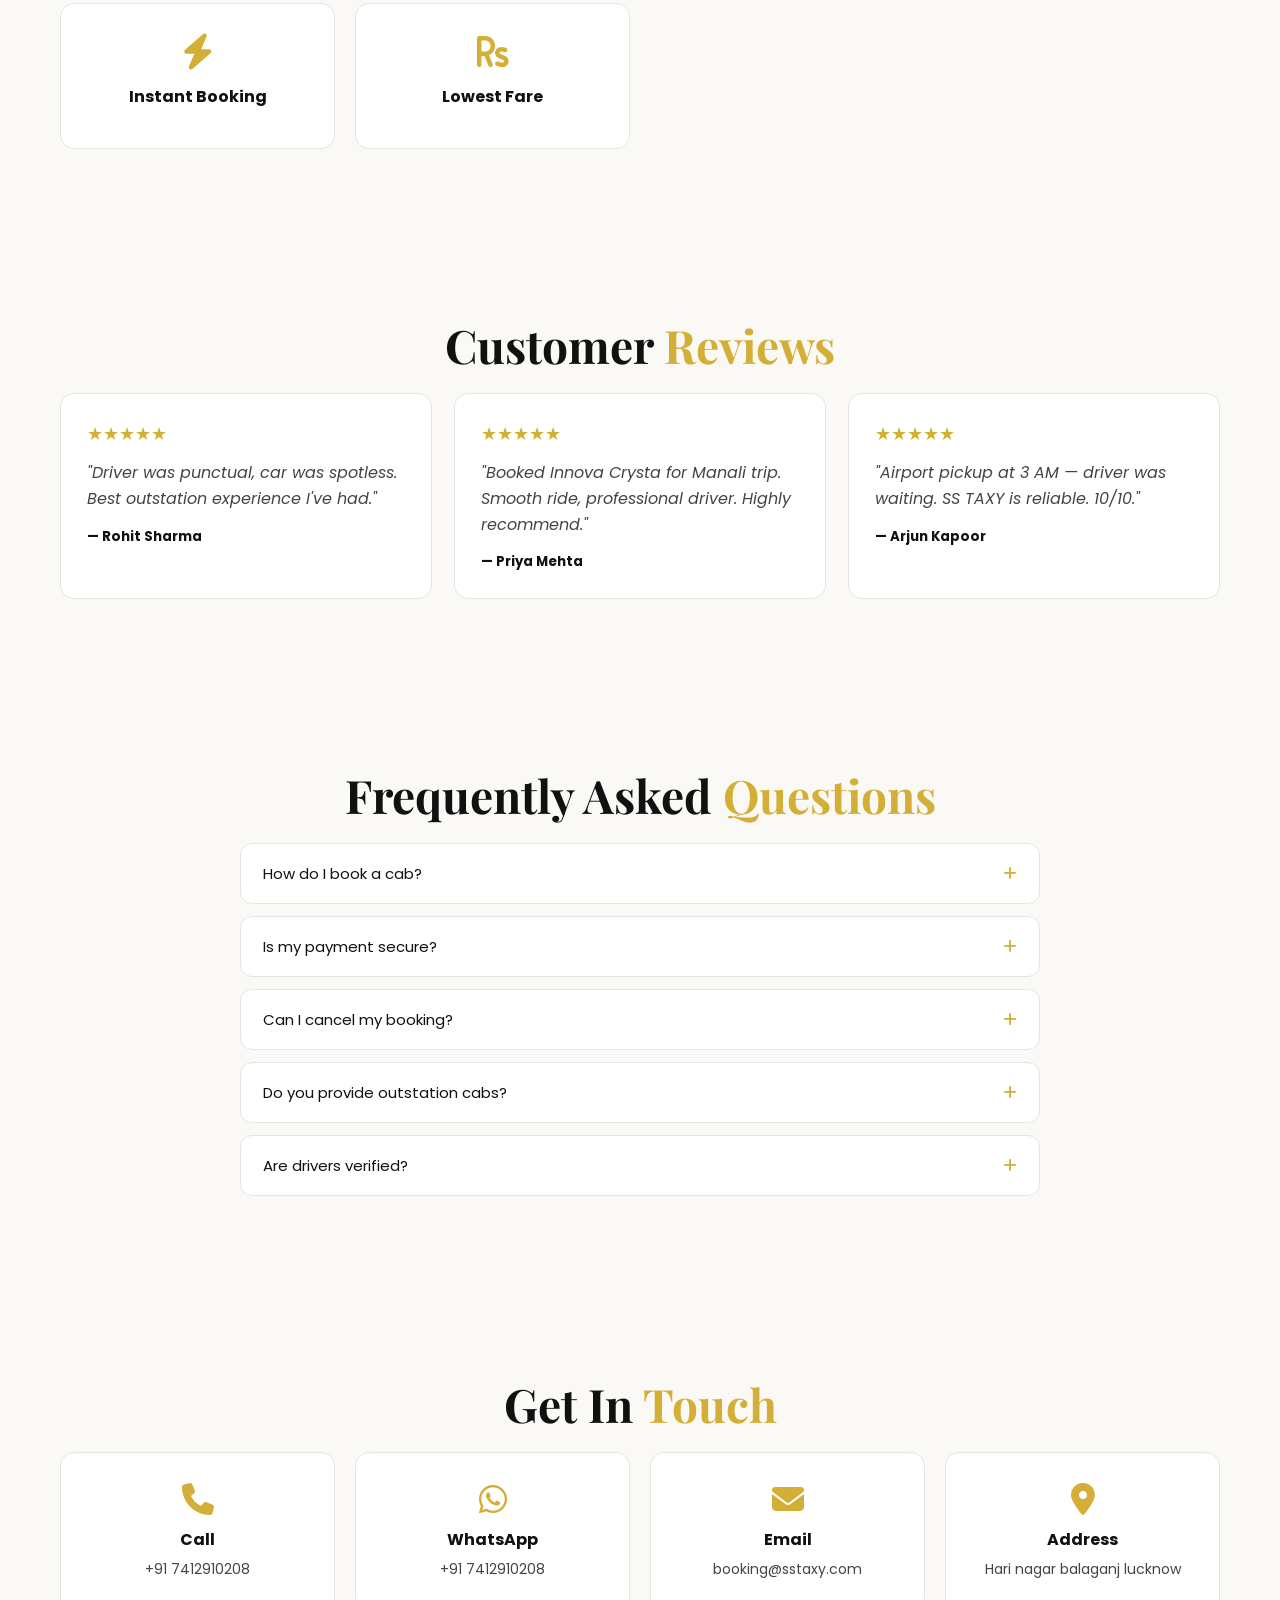
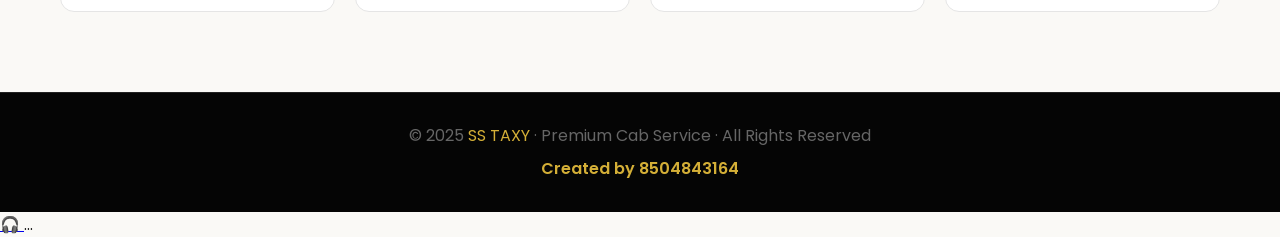
==== commit 67203997: "Modify floating buttons for new contact numbers Updated floating buttons for WhatsApp and call links" ====
--- a/index.html
+++ b/index.html
@@ -244,9 +244,11 @@
 </footer>
 
 <!-- Floating Buttons -->
-<a href="https://wa.me/919876543210" class="float-btn whatsapp" title="WhatsApp"><i class="fab fa-whatsapp"></i></a>
-<a href="tel:+919876543210" class="float-btn call" title="Call"><i class="fas fa-phone"></i></a>
-
+<a href="https://wa.me/917412910208" class="float-btn whatsapp" title="WhatsApp"><i class="fab fa-whatsapp"></i></a>
+<a href="tel:+917412910208" class="float-btn call" title="Call"><i class="fas fa-phone"></i></a>
+<a href="tel:+919548872596" class="floating-btn support">
+    🎧
+</a>
 <!-- Success Modal -->
 <div id="successModal" class="modal hidden">
   <div class="modal-card">
--- a/styles.css
+++ b/styles.css
@@ -442,3 +442,23 @@
     background: #caa52f !important;
     color: #000 !important;
 }
+.phone-input{
+    display:flex;
+    align-items:center;
+    border:1px solid #ddd;
+    border-radius:8px;
+    overflow:hidden;
+}
+
+.phone-input span{
+    padding:12px;
+    background:#f5f5f5;
+    font-weight:bold;
+}
+
+.phone-input input{
+    border:none;
+    outline:none;
+    flex:1;
+    padding:12px;
+}
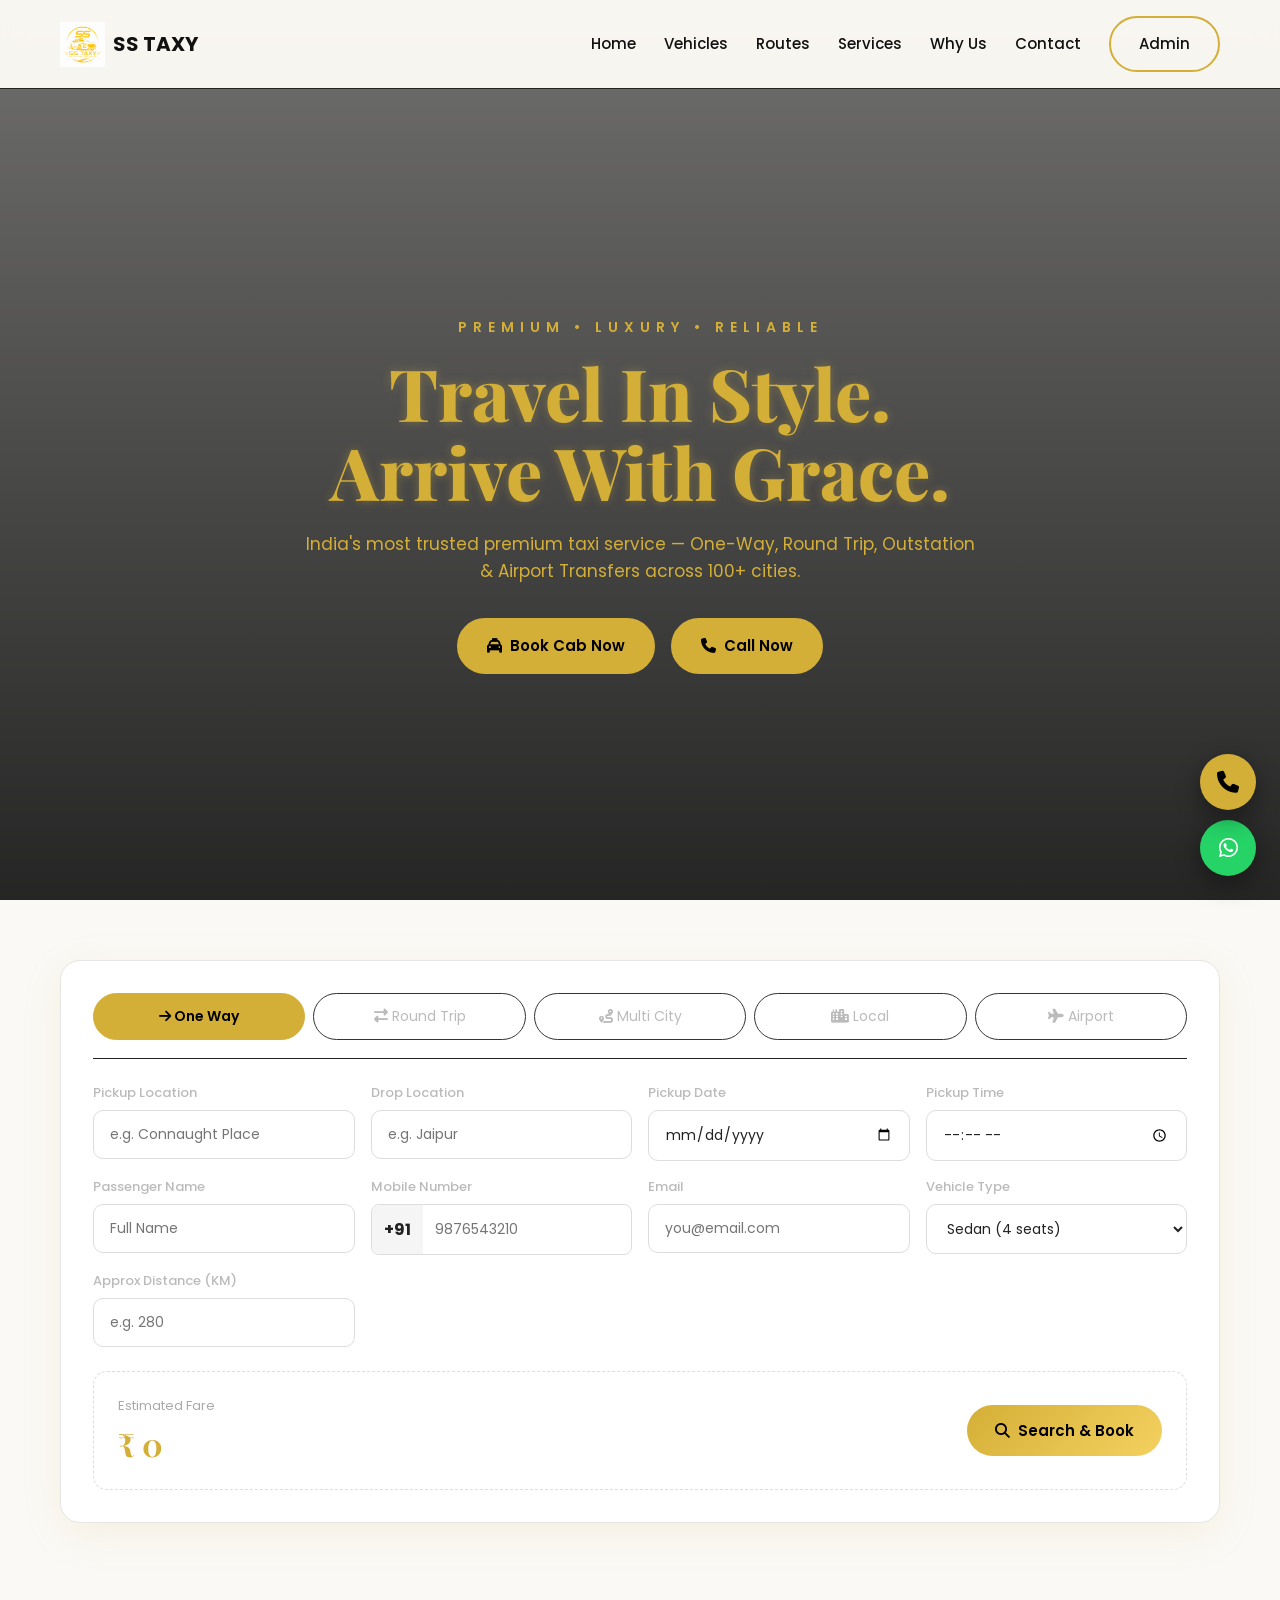
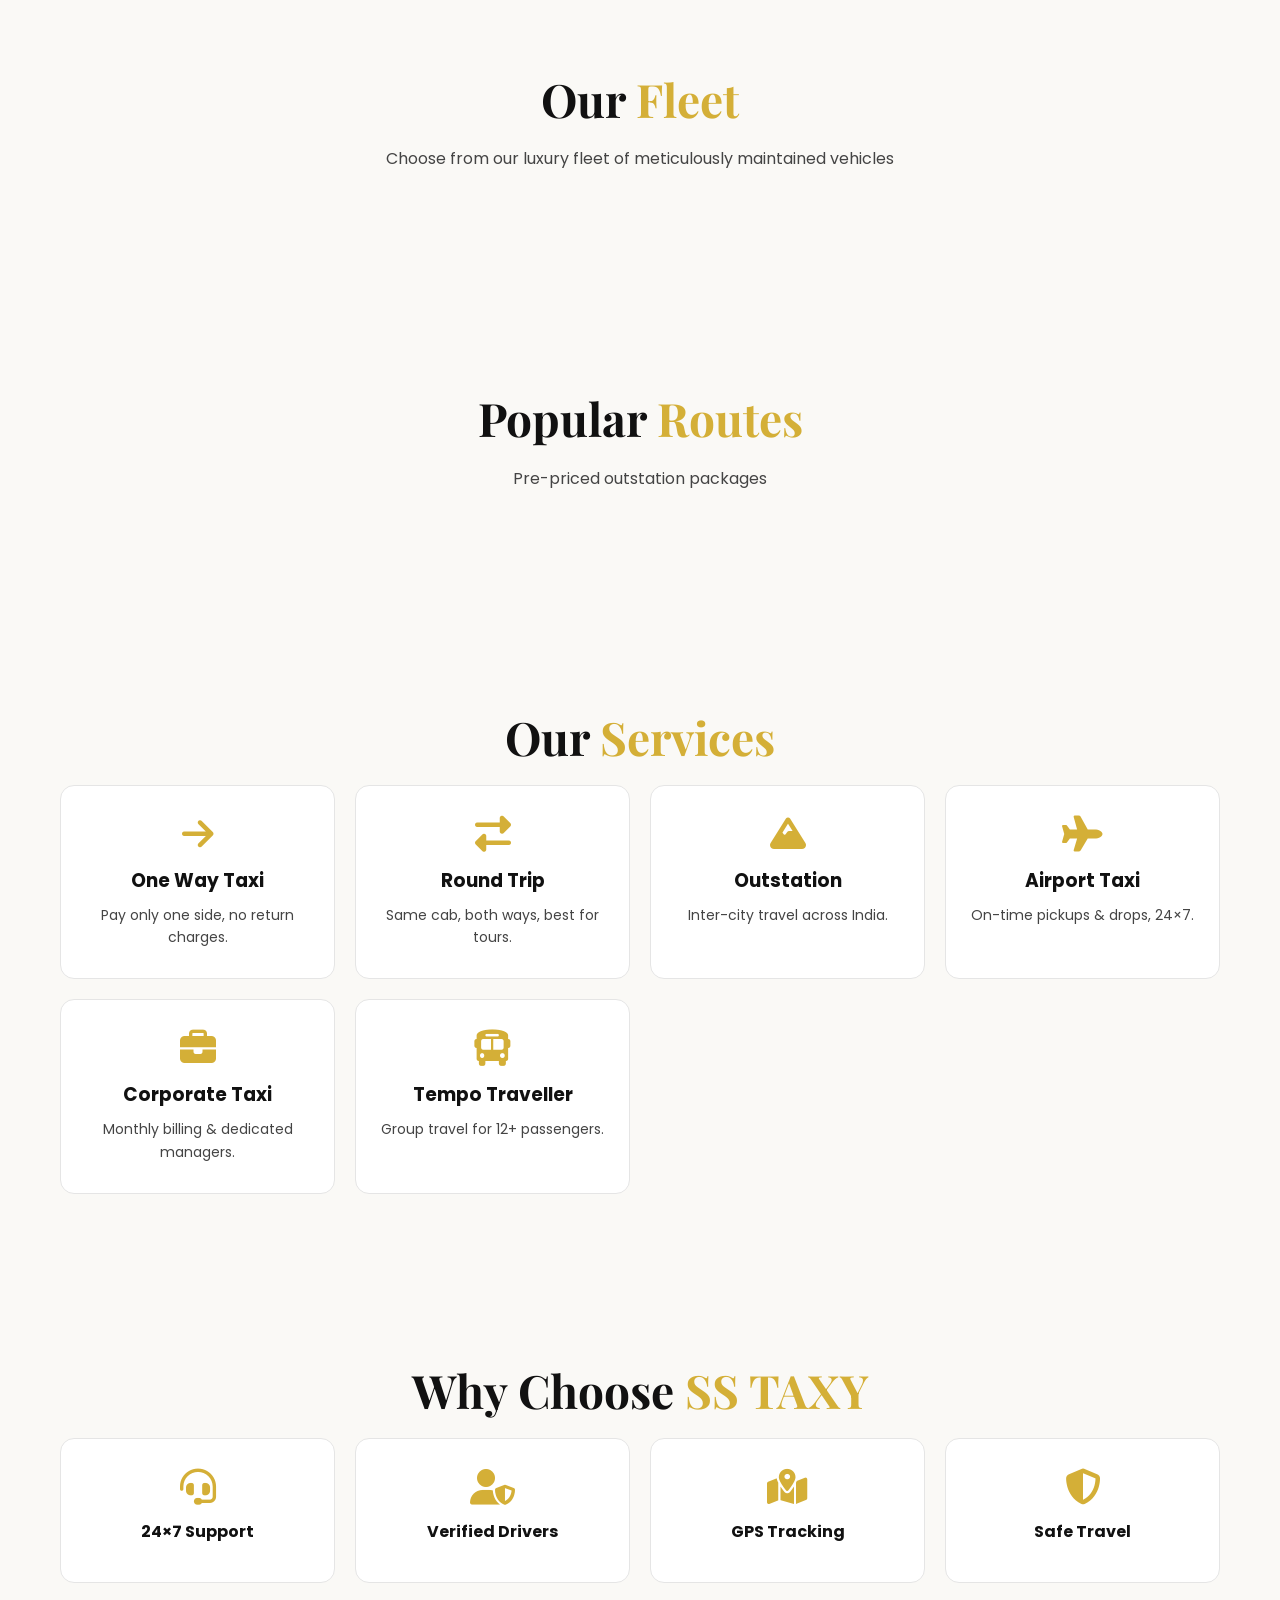
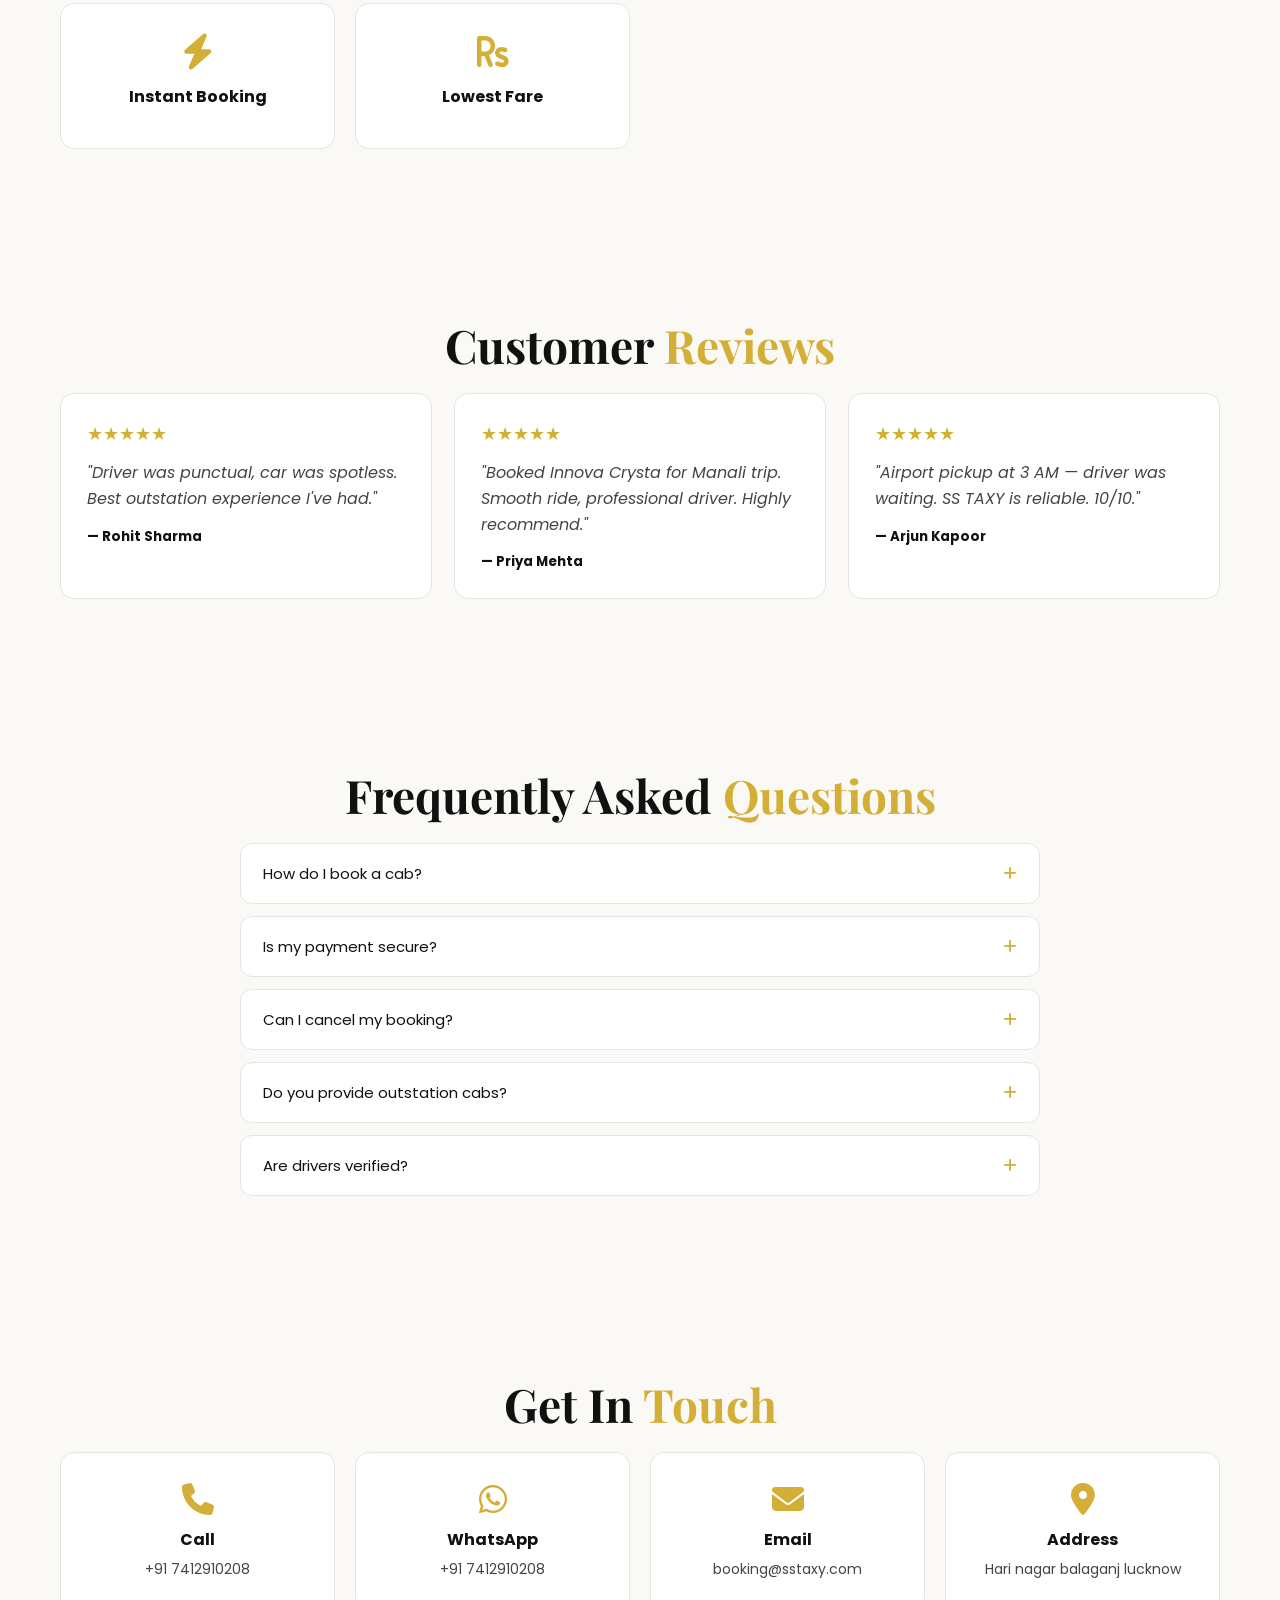
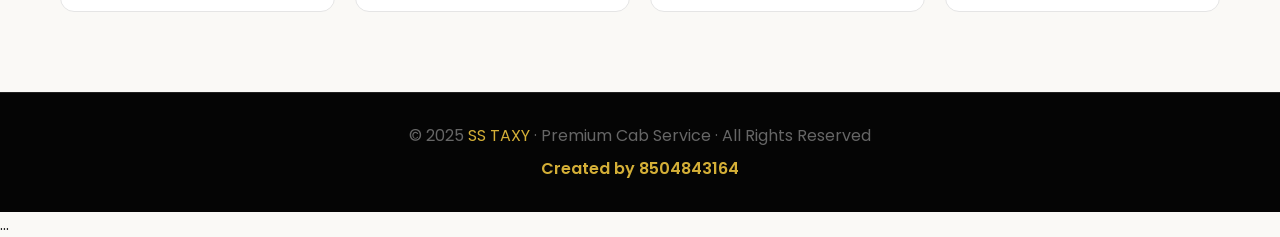
==== commit 001707f6: "Remove support floating button from index.html Removed support floating button from the HTML." ====
--- a/index.html
+++ b/index.html
@@ -246,9 +246,7 @@
 <!-- Floating Buttons -->
 <a href="https://wa.me/917412910208" class="float-btn whatsapp" title="WhatsApp"><i class="fab fa-whatsapp"></i></a>
 <a href="tel:+917412910208" class="float-btn call" title="Call"><i class="fas fa-phone"></i></a>
-<a href="tel:+919548872596" class="floating-btn support">
-    🎧
-</a>
+
 <!-- Success Modal -->
 <div id="successModal" class="modal hidden">
   <div class="modal-card">
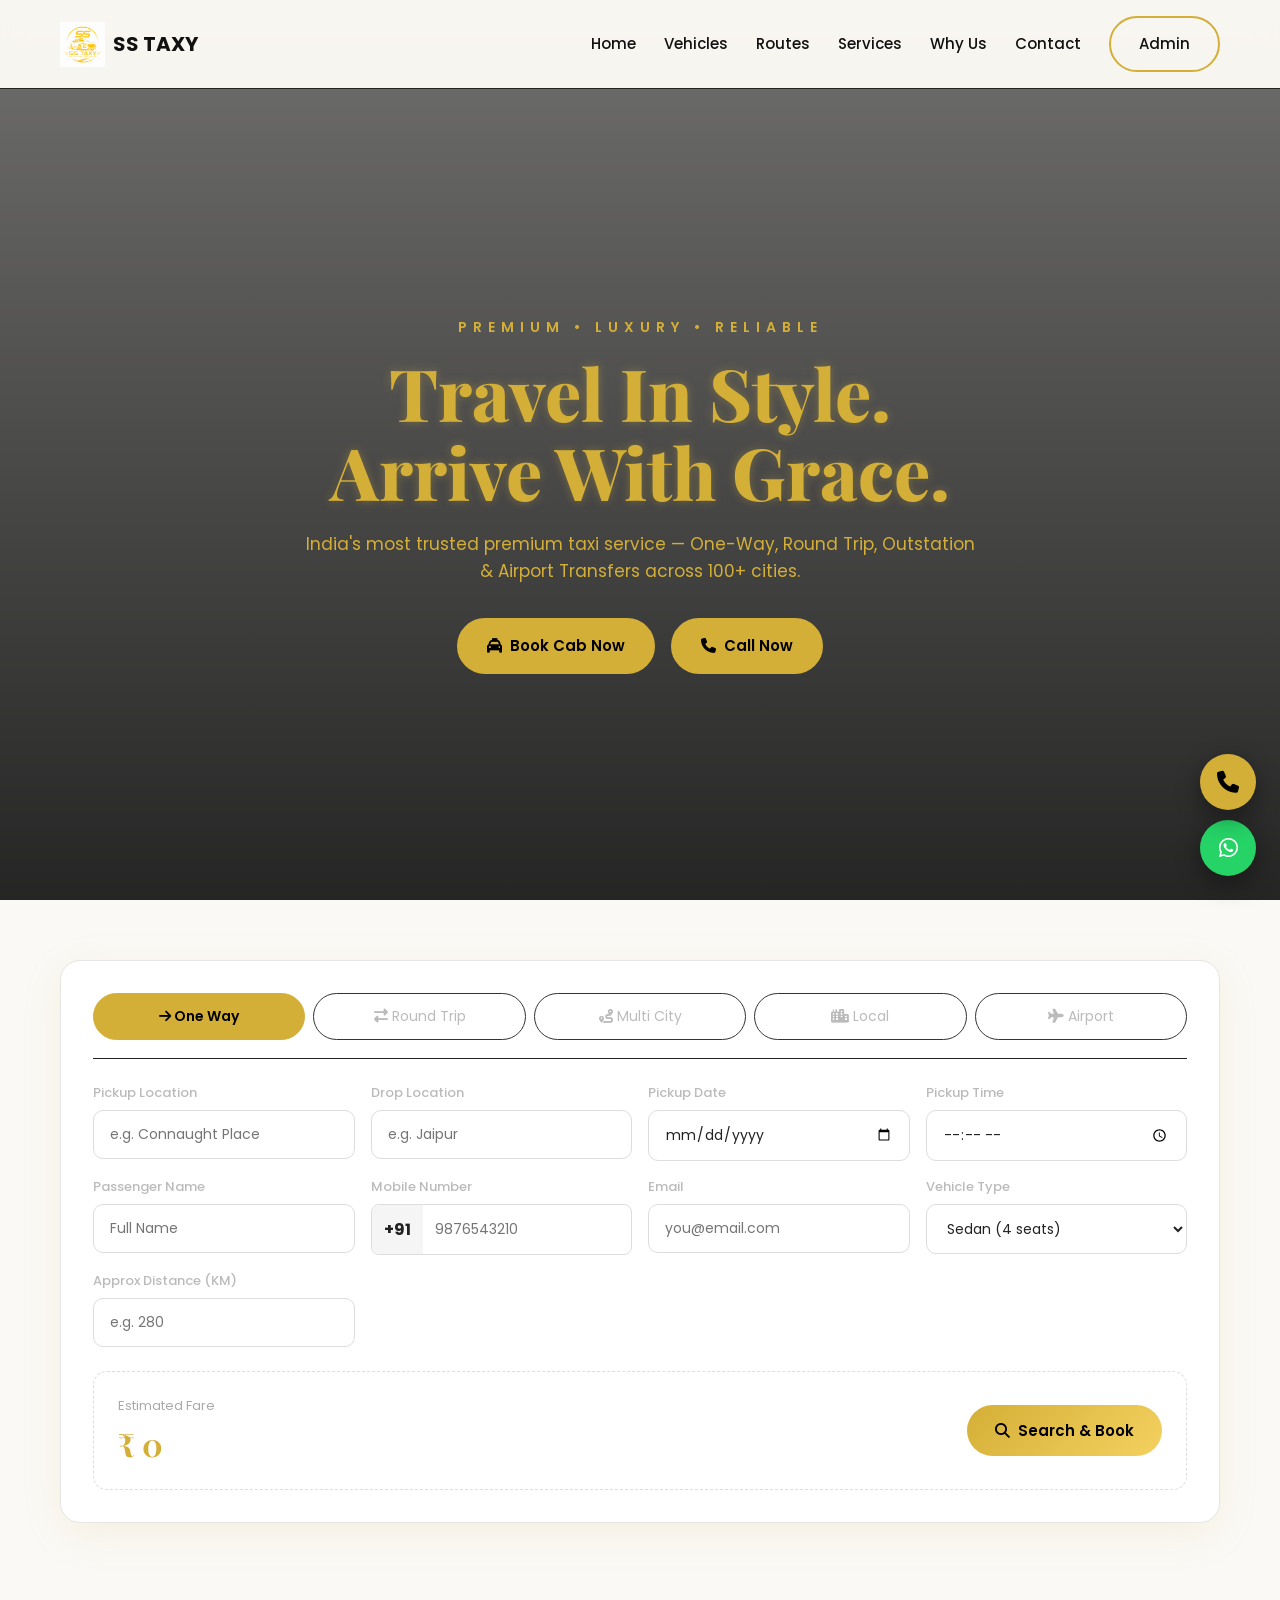
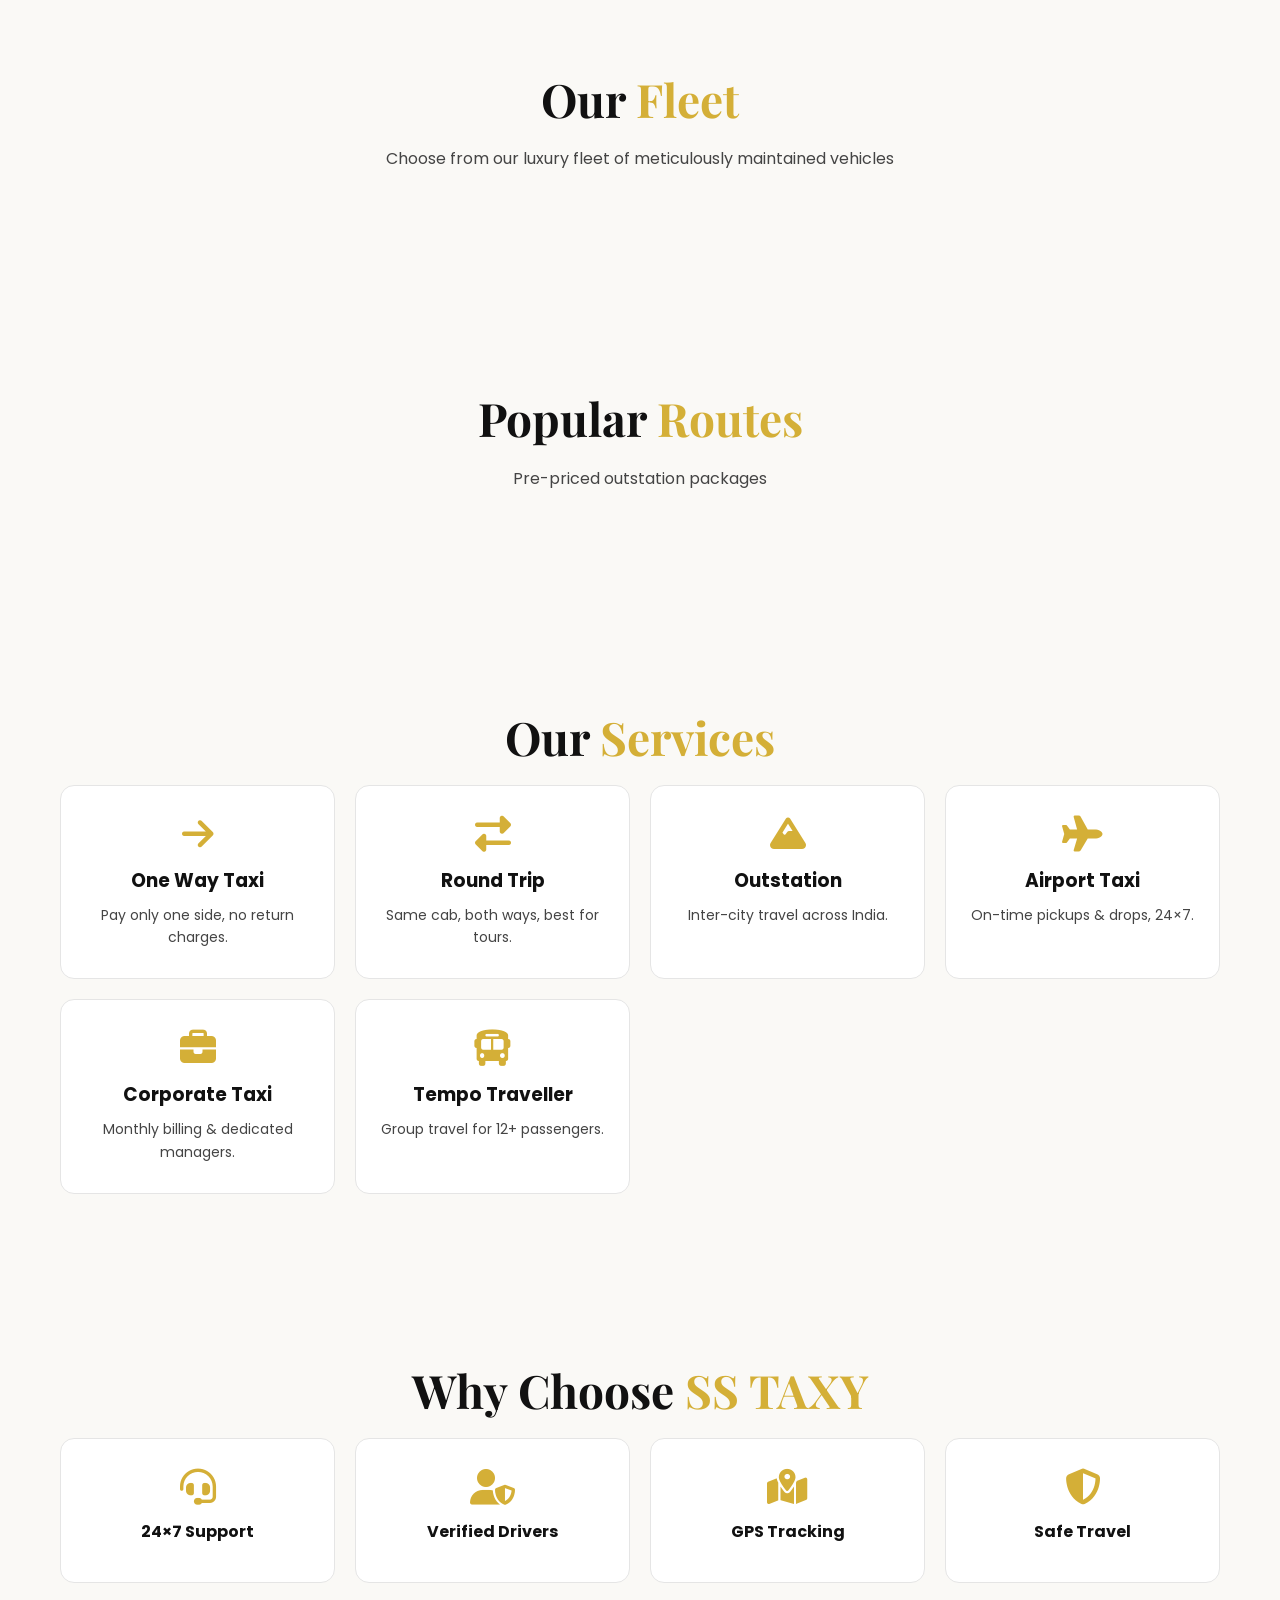
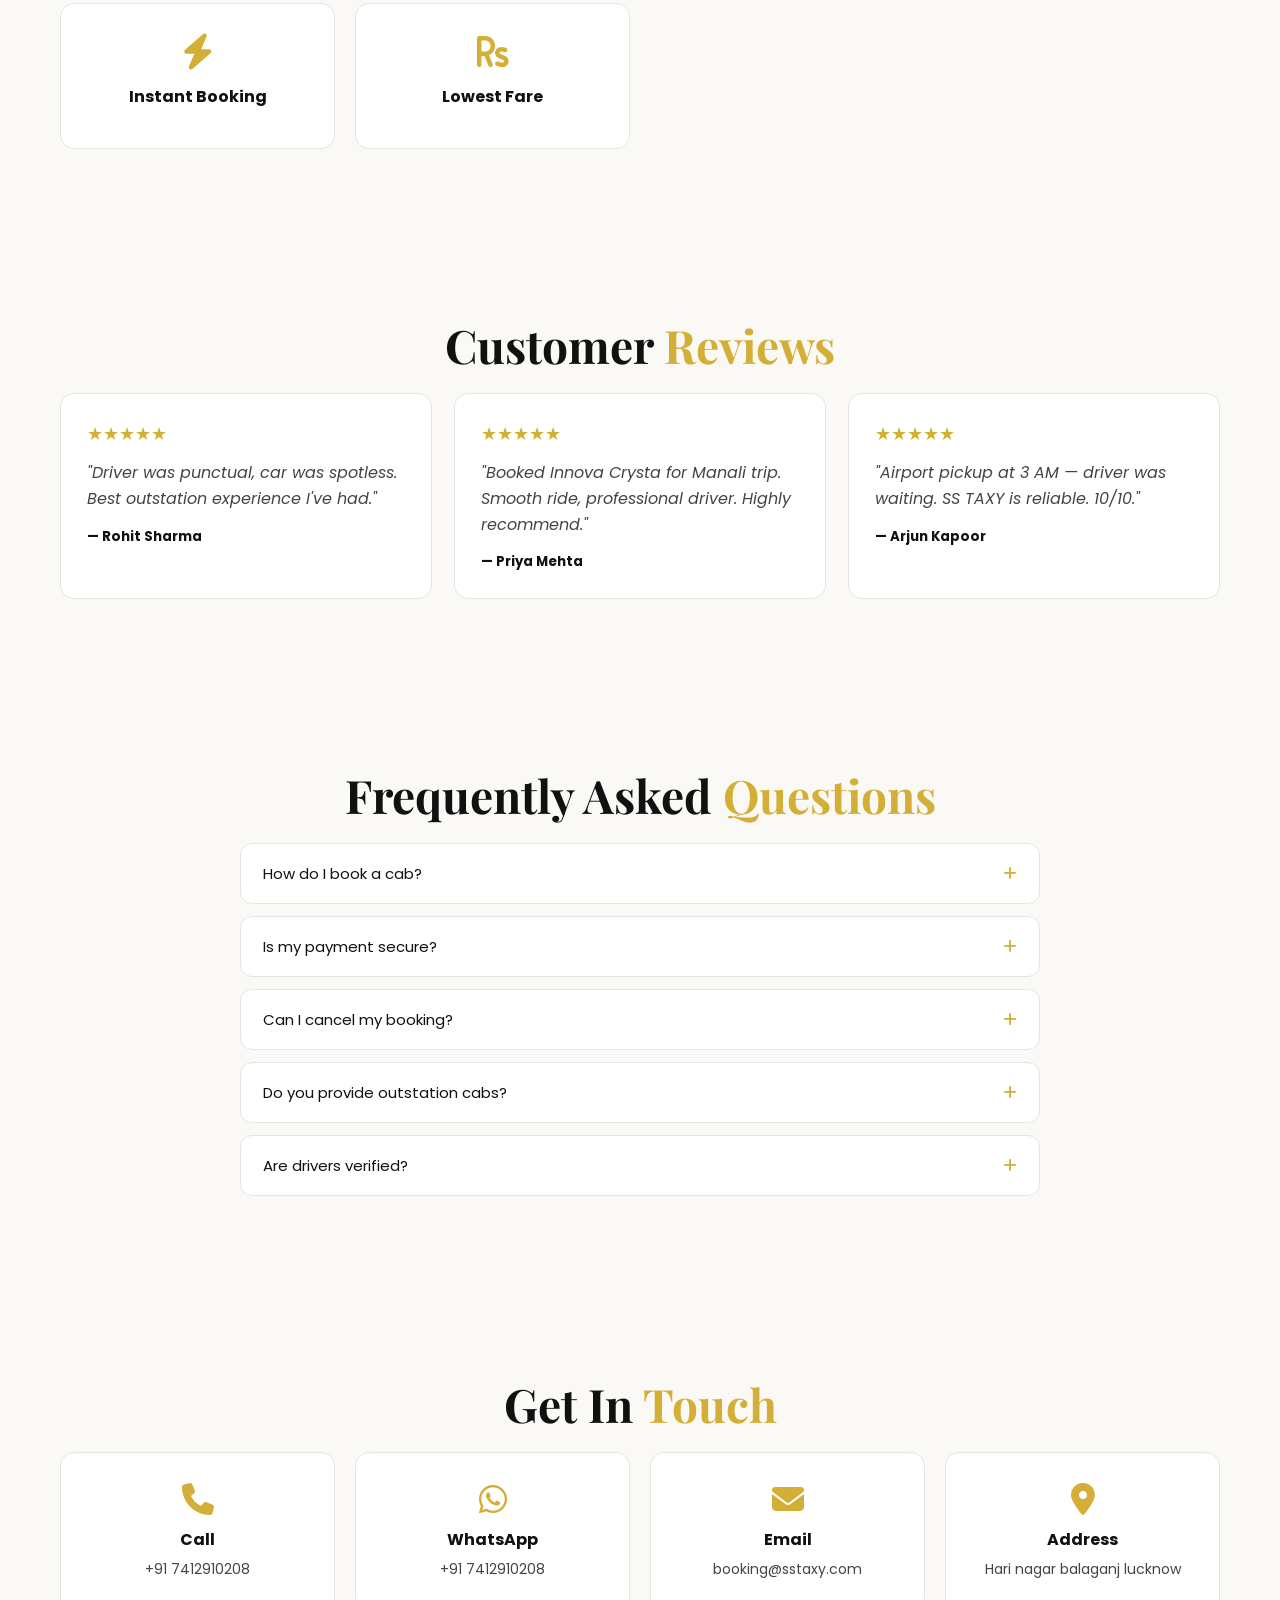
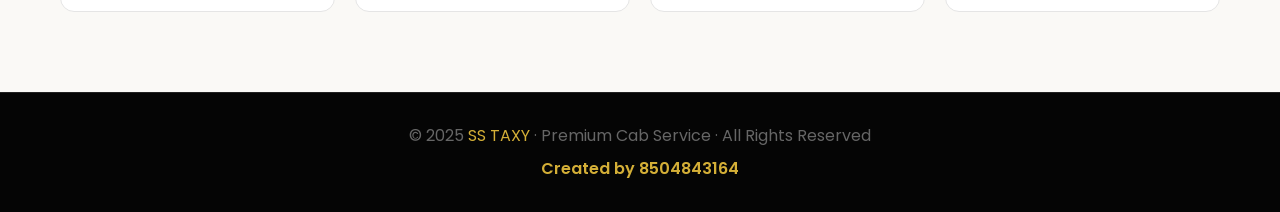
==== commit 84fb3c70: "Add Firebase and Razorpay scripts to index.html Added Firebase and Razorpay scripts to the HTML file" ====
--- a/index.html
+++ b/index.html
@@ -302,11 +302,7 @@
   </div>
 </div>
 
-<!-- Scripts -->
-<script src="https://www.gstatic.com/firebasejs/9.22.0/firebase-app-compat.js"></script>
-...
-</body>
-</html>
+
 <!-- Scripts -->
 <script src="https://www.gstatic.com/firebasejs/9.22.0/firebase-app-compat.js"></script>
 <script src="https://www.gstatic.com/firebasejs/9.22.0/firebase-firestore-compat.js"></script>
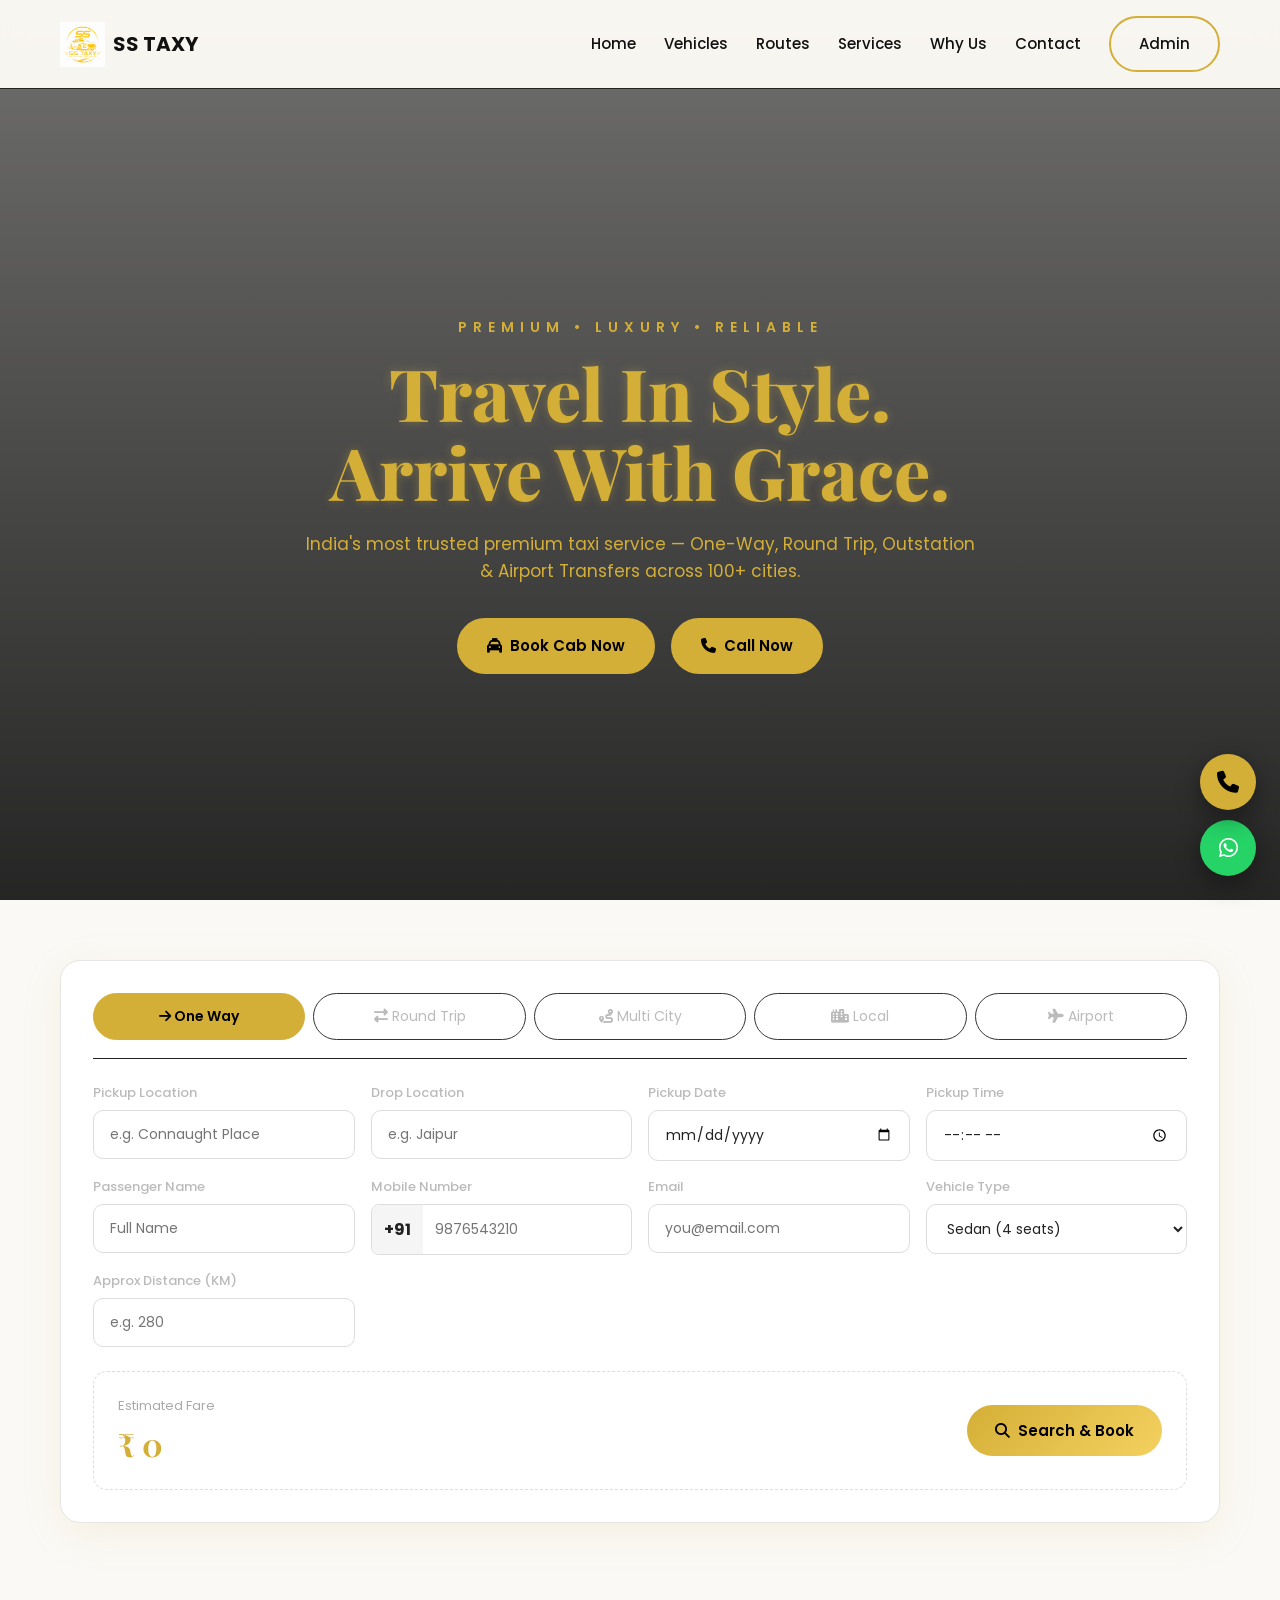
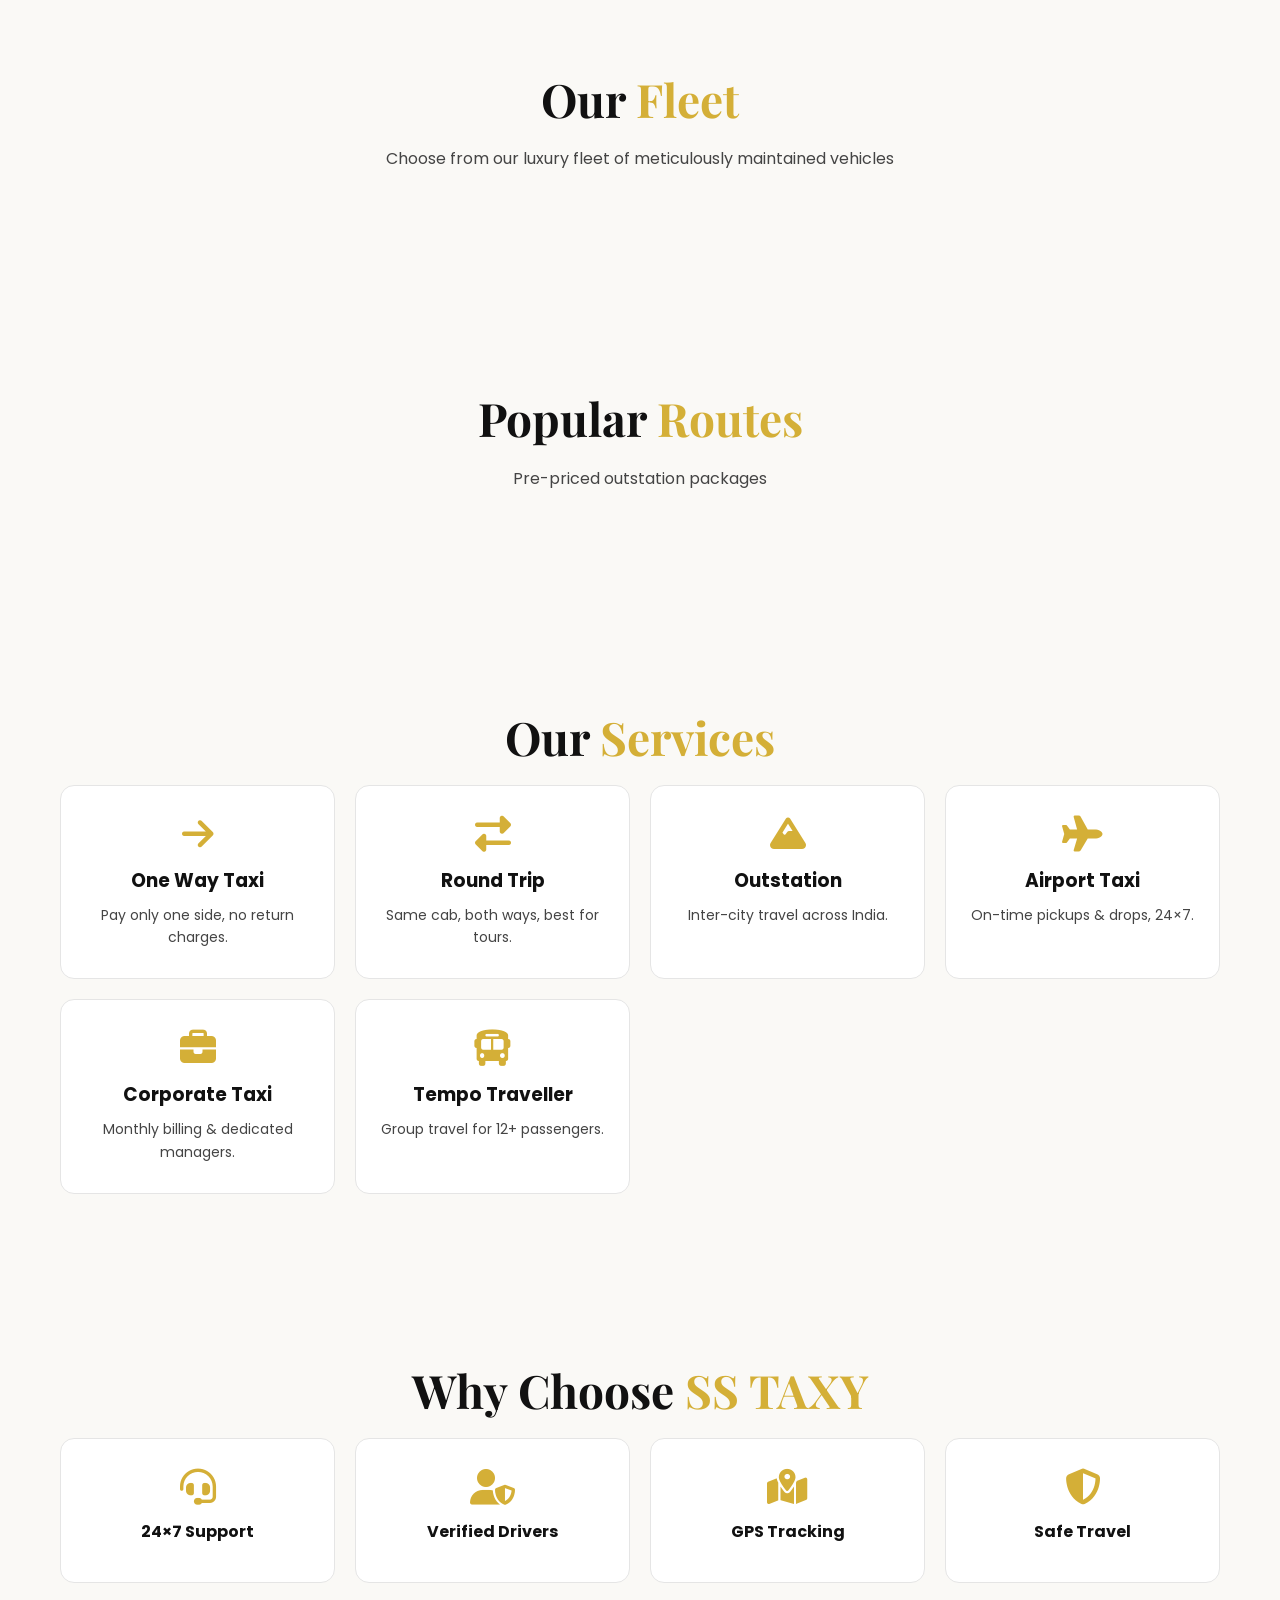
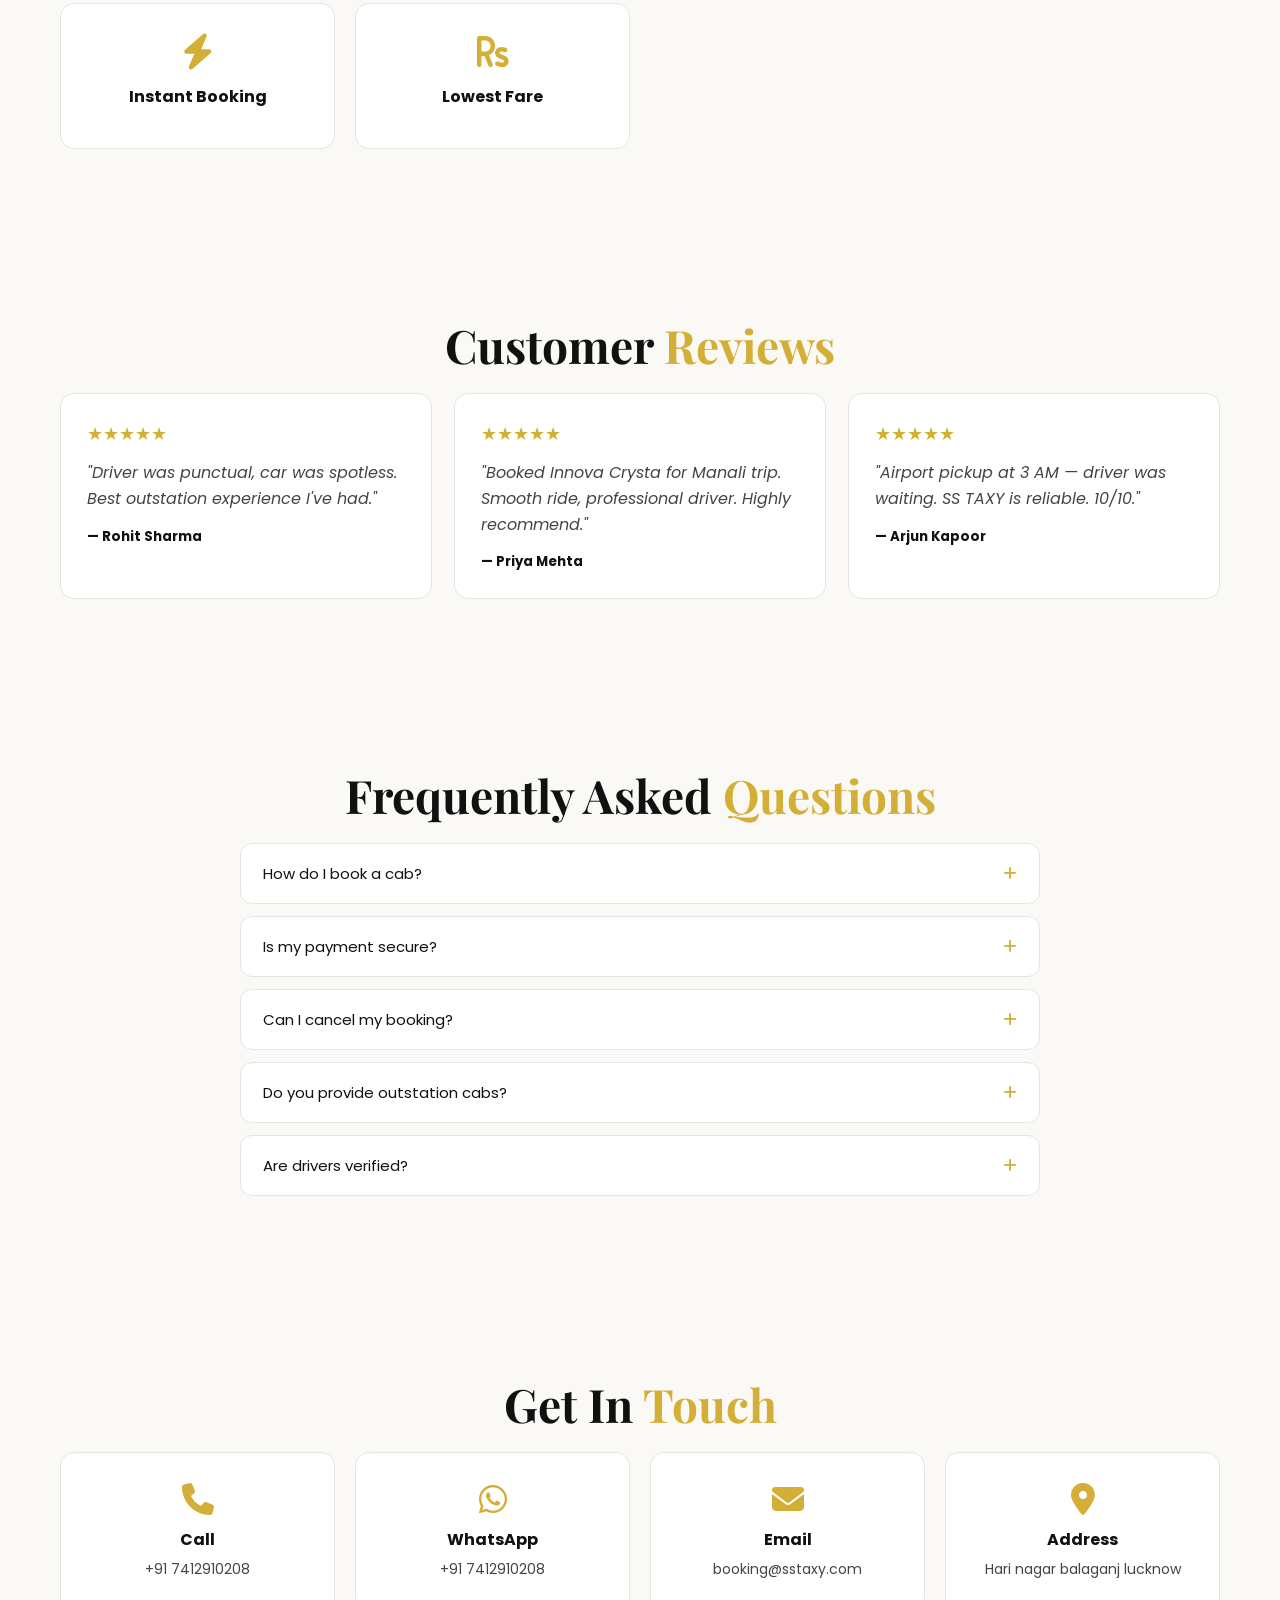
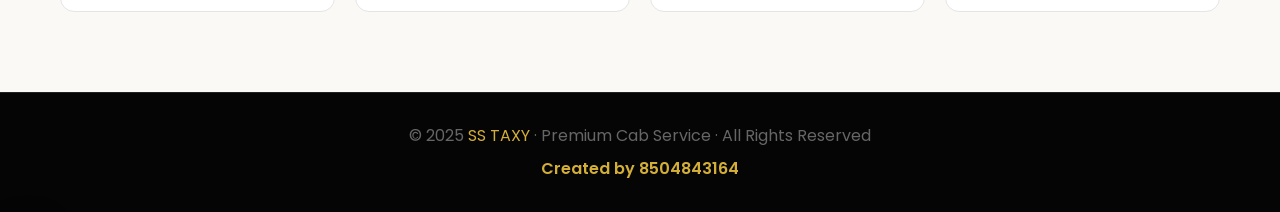
==== commit adbd4cf2: "Add customer care floating button to index.html" ====
--- a/index.html
+++ b/index.html
@@ -246,7 +246,9 @@
 <!-- Floating Buttons -->
 <a href="https://wa.me/917412910208" class="float-btn whatsapp" title="WhatsApp"><i class="fab fa-whatsapp"></i></a>
 <a href="tel:+917412910208" class="float-btn call" title="Call"><i class="fas fa-phone"></i></a>
-
+<a href="tel:+917412910208" class="float-btn support" title="Customer Care">
+    <i class="fas fa-headset"></i>
+</a>
 <!-- Success Modal -->
 <div id="successModal" class="modal hidden">
   <div class="modal-card">
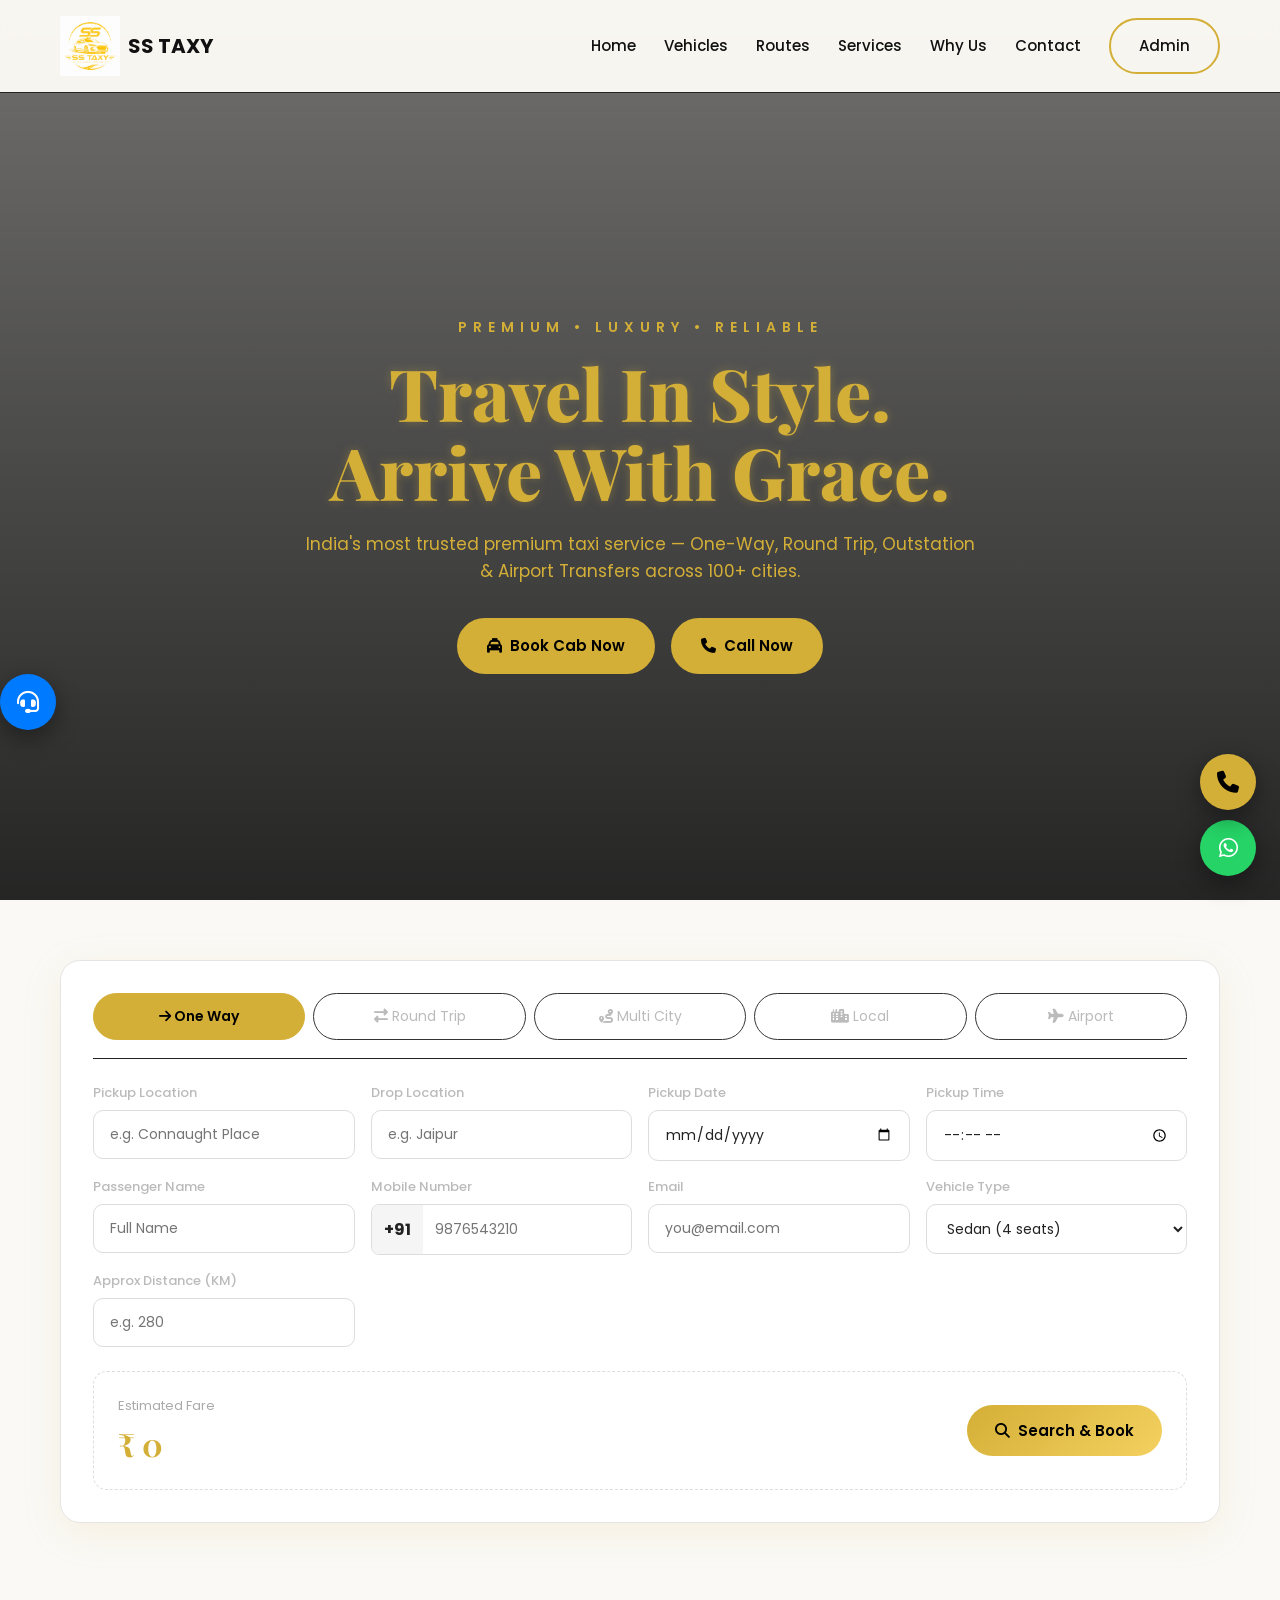
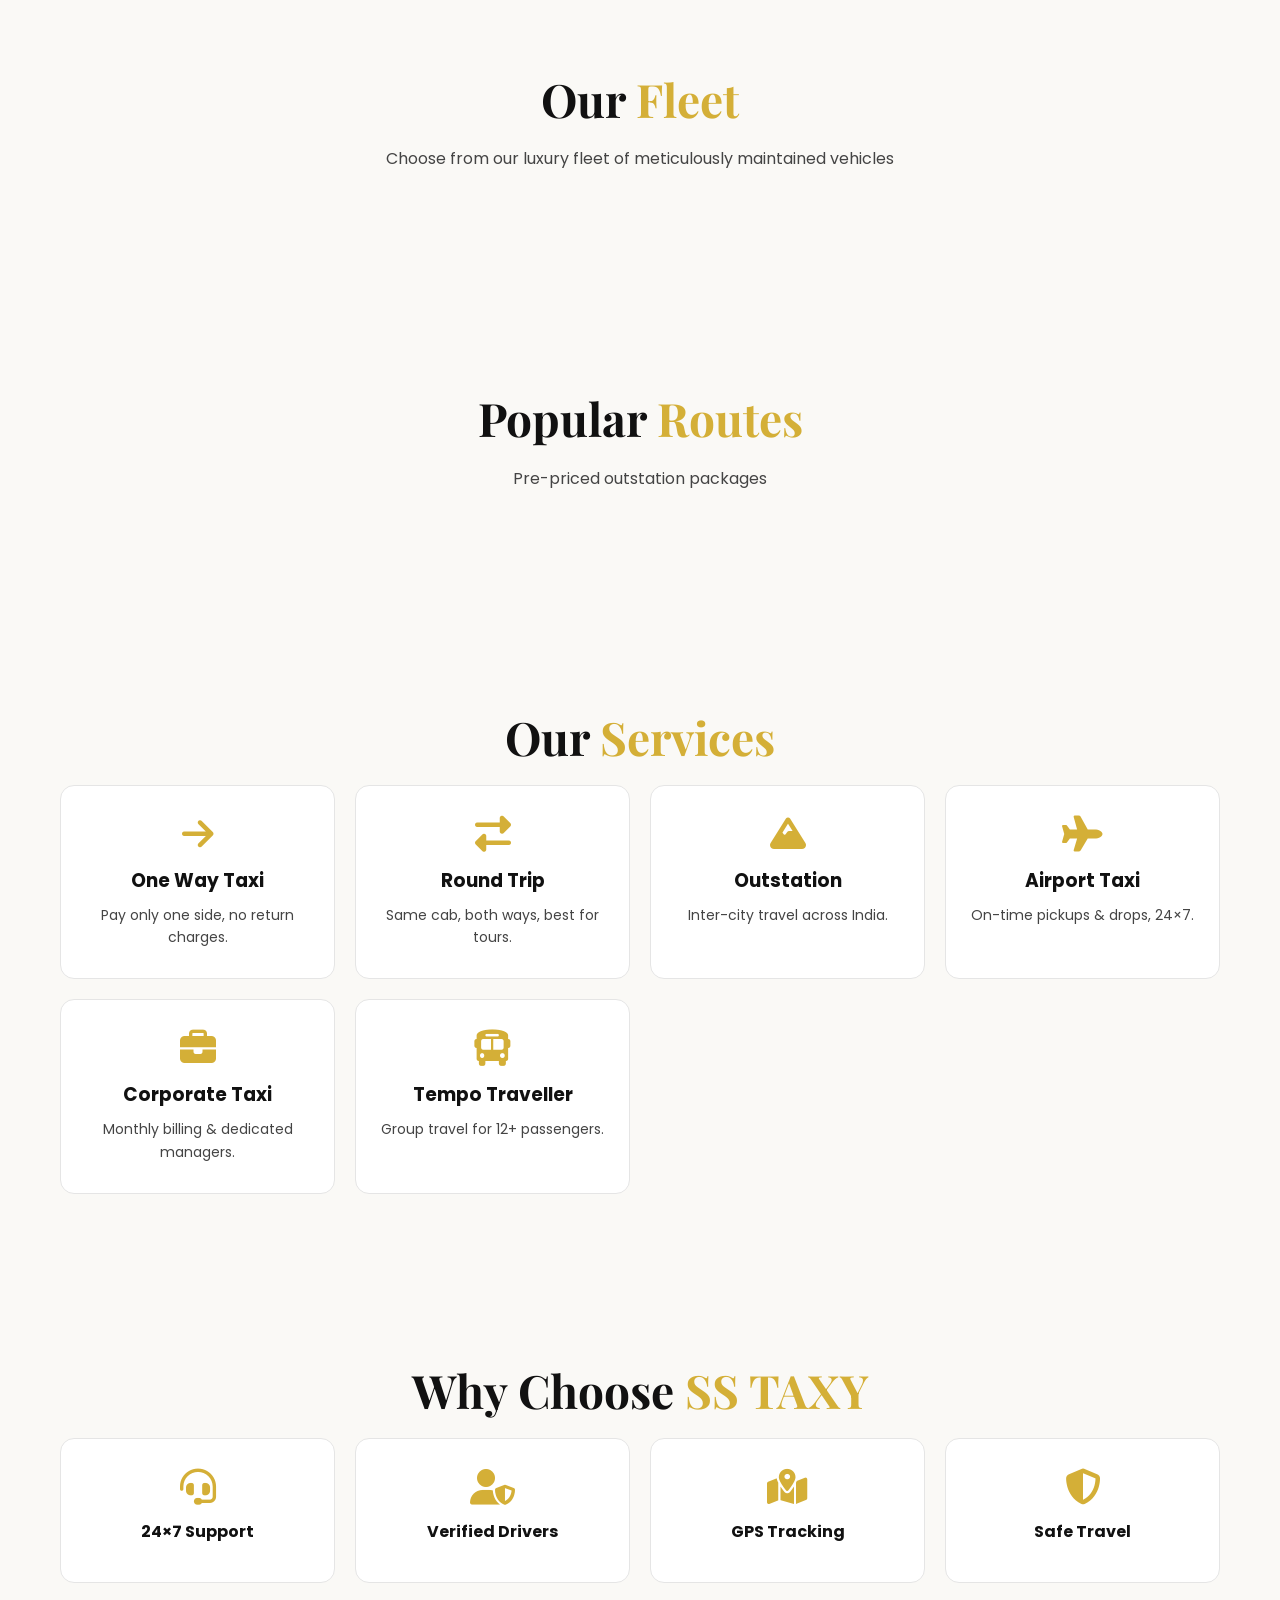
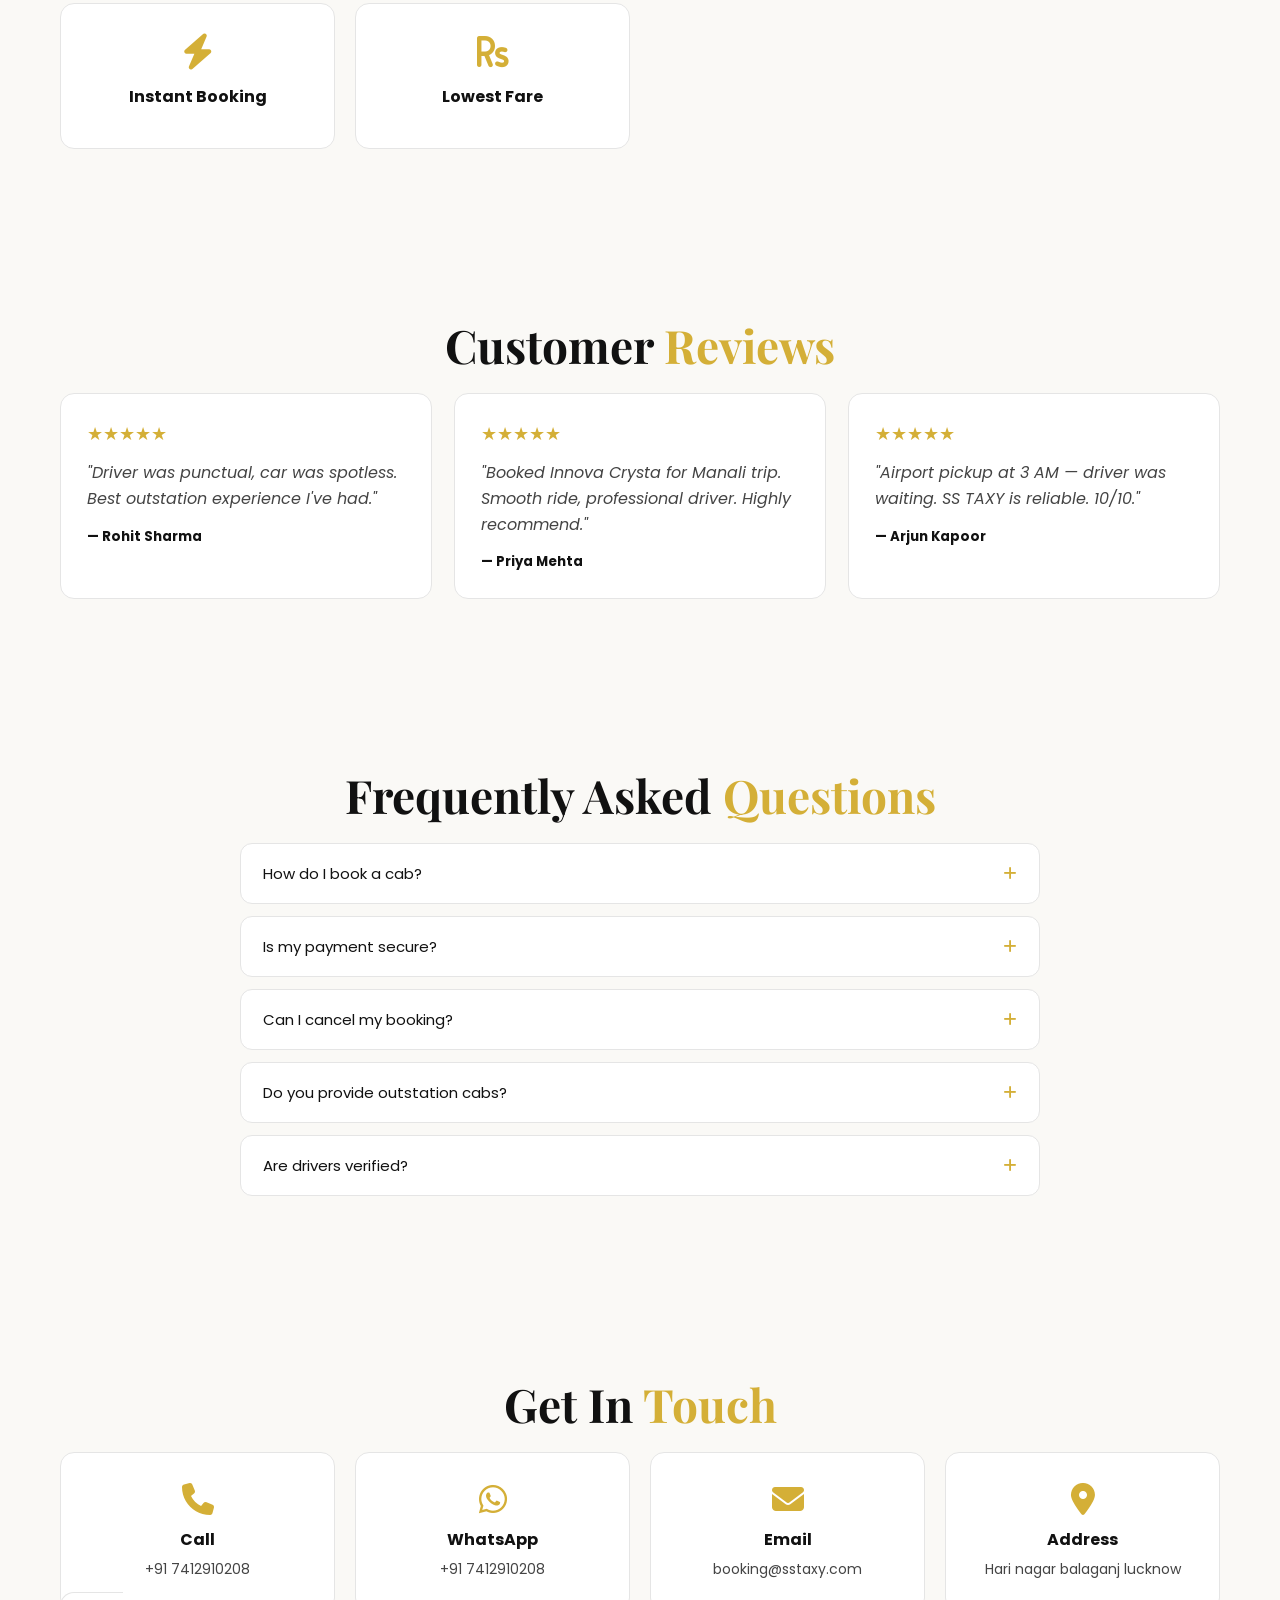
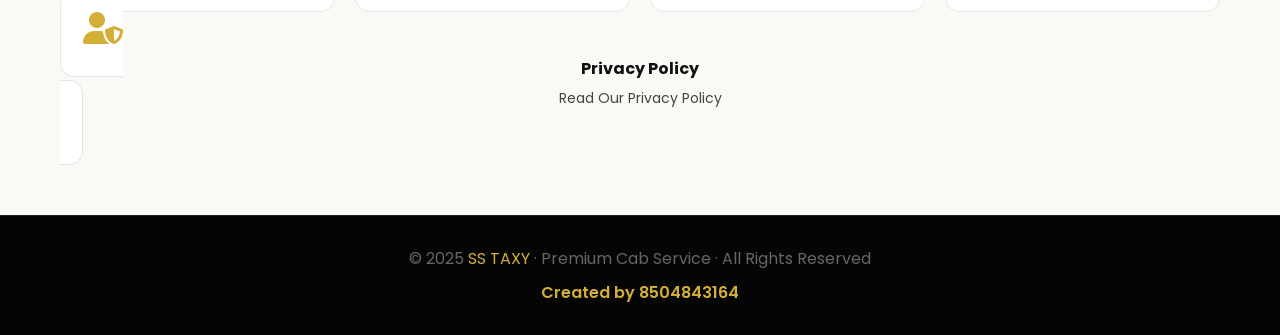
==== commit f48f4512: "Update index.html" ====
--- a/index.html
+++ b/index.html
@@ -228,6 +228,11 @@
       <a href="mailto:booking@sstaxy.com" class="contact-card"><i class="fas fa-envelope"></i><h4>Email</h4><p>booking@sstaxy.com</p></a>
       <div class="contact-card"><i class="fas fa-map-marker-alt"></i><h4>Address</h4><p>Hari nagar balaganj lucknow</p></div>
     </div>
+    <a href="privacy.html" class="contact-card">
+    <i class="fas fa-user-shield"></i>
+    <h4>Privacy Policy</h4>
+    <p>Read Our Privacy Policy</p>
+    </a>
   </div>
 </section>
 <!-- FOOTER -->
--- a/styles.css
+++ b/styles.css
@@ -159,7 +159,6 @@
   .section{padding:60px 0}
      }
 
-}
 .logo img{
     height:60px;
     width:auto;
@@ -462,3 +461,7 @@
     flex:1;
     padding:12px;
 }
+.support{
+    bottom:170px;
+    background:#007bff;
+}
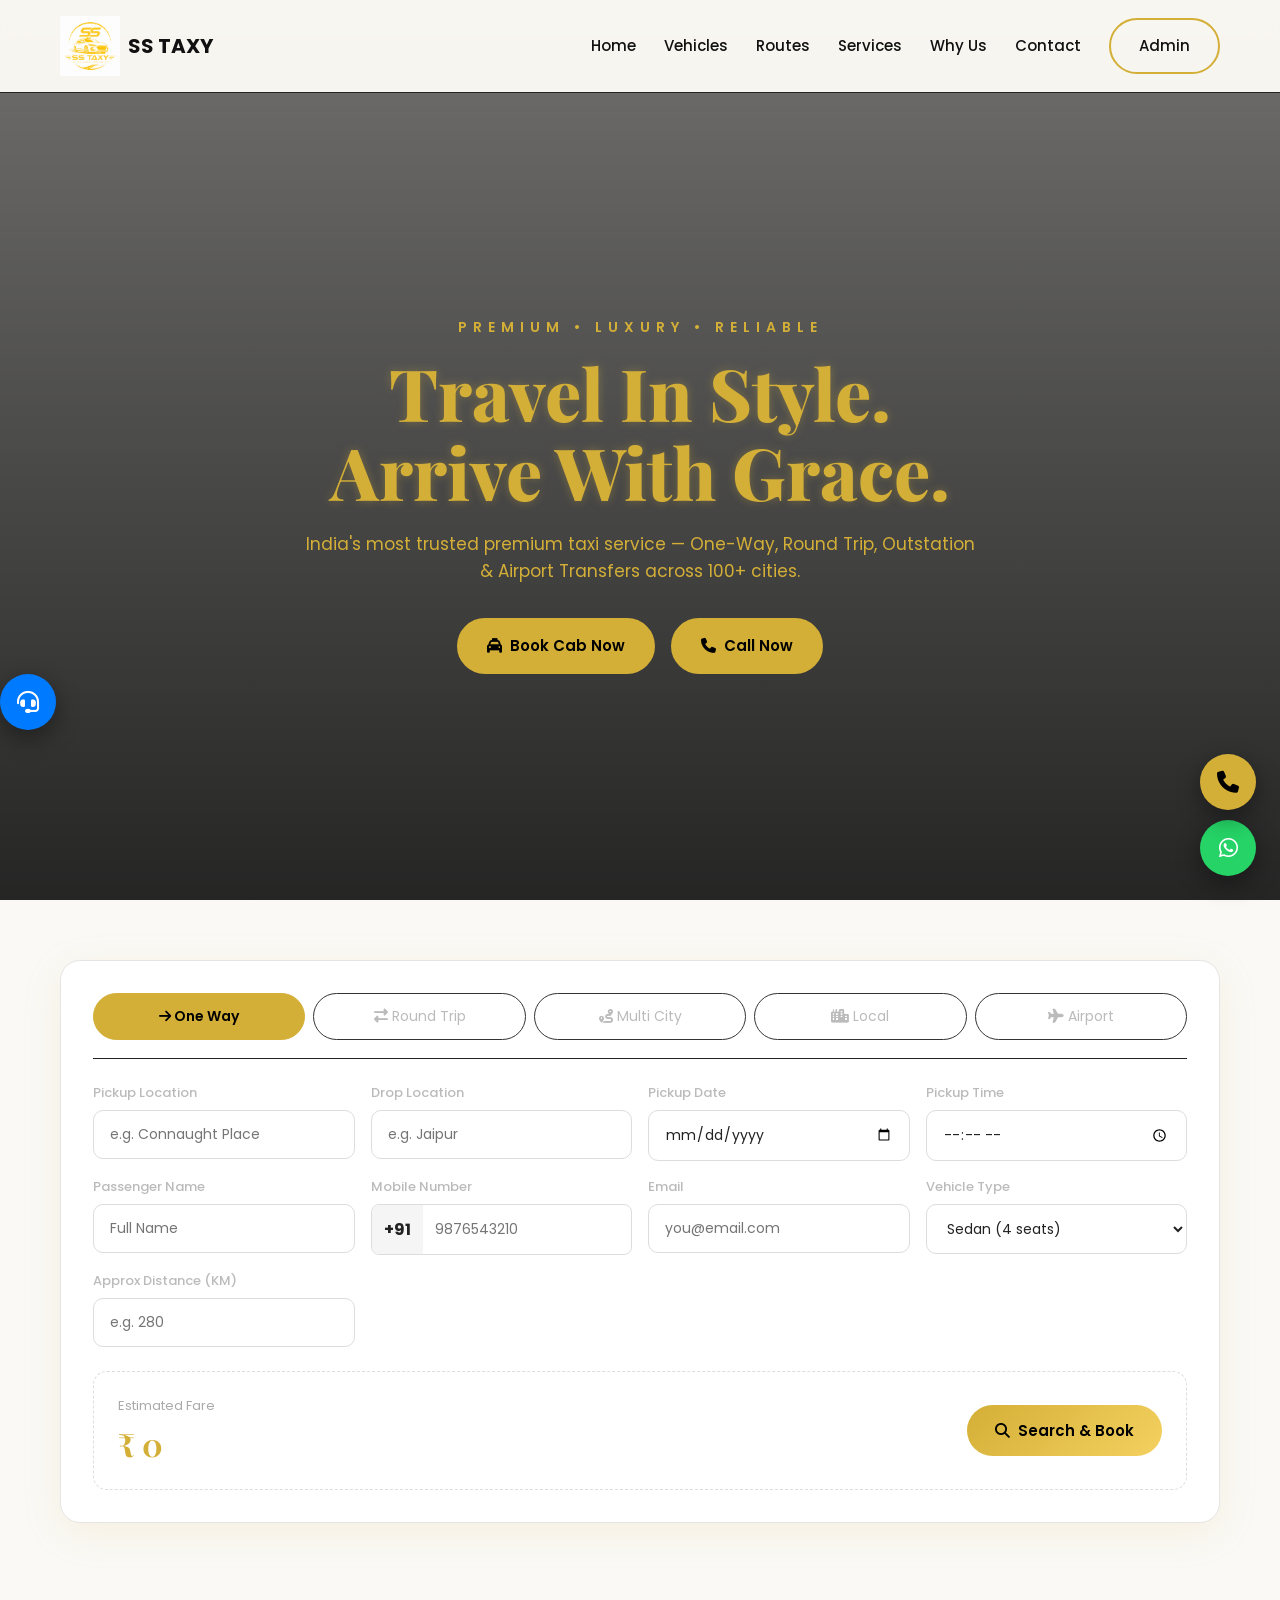
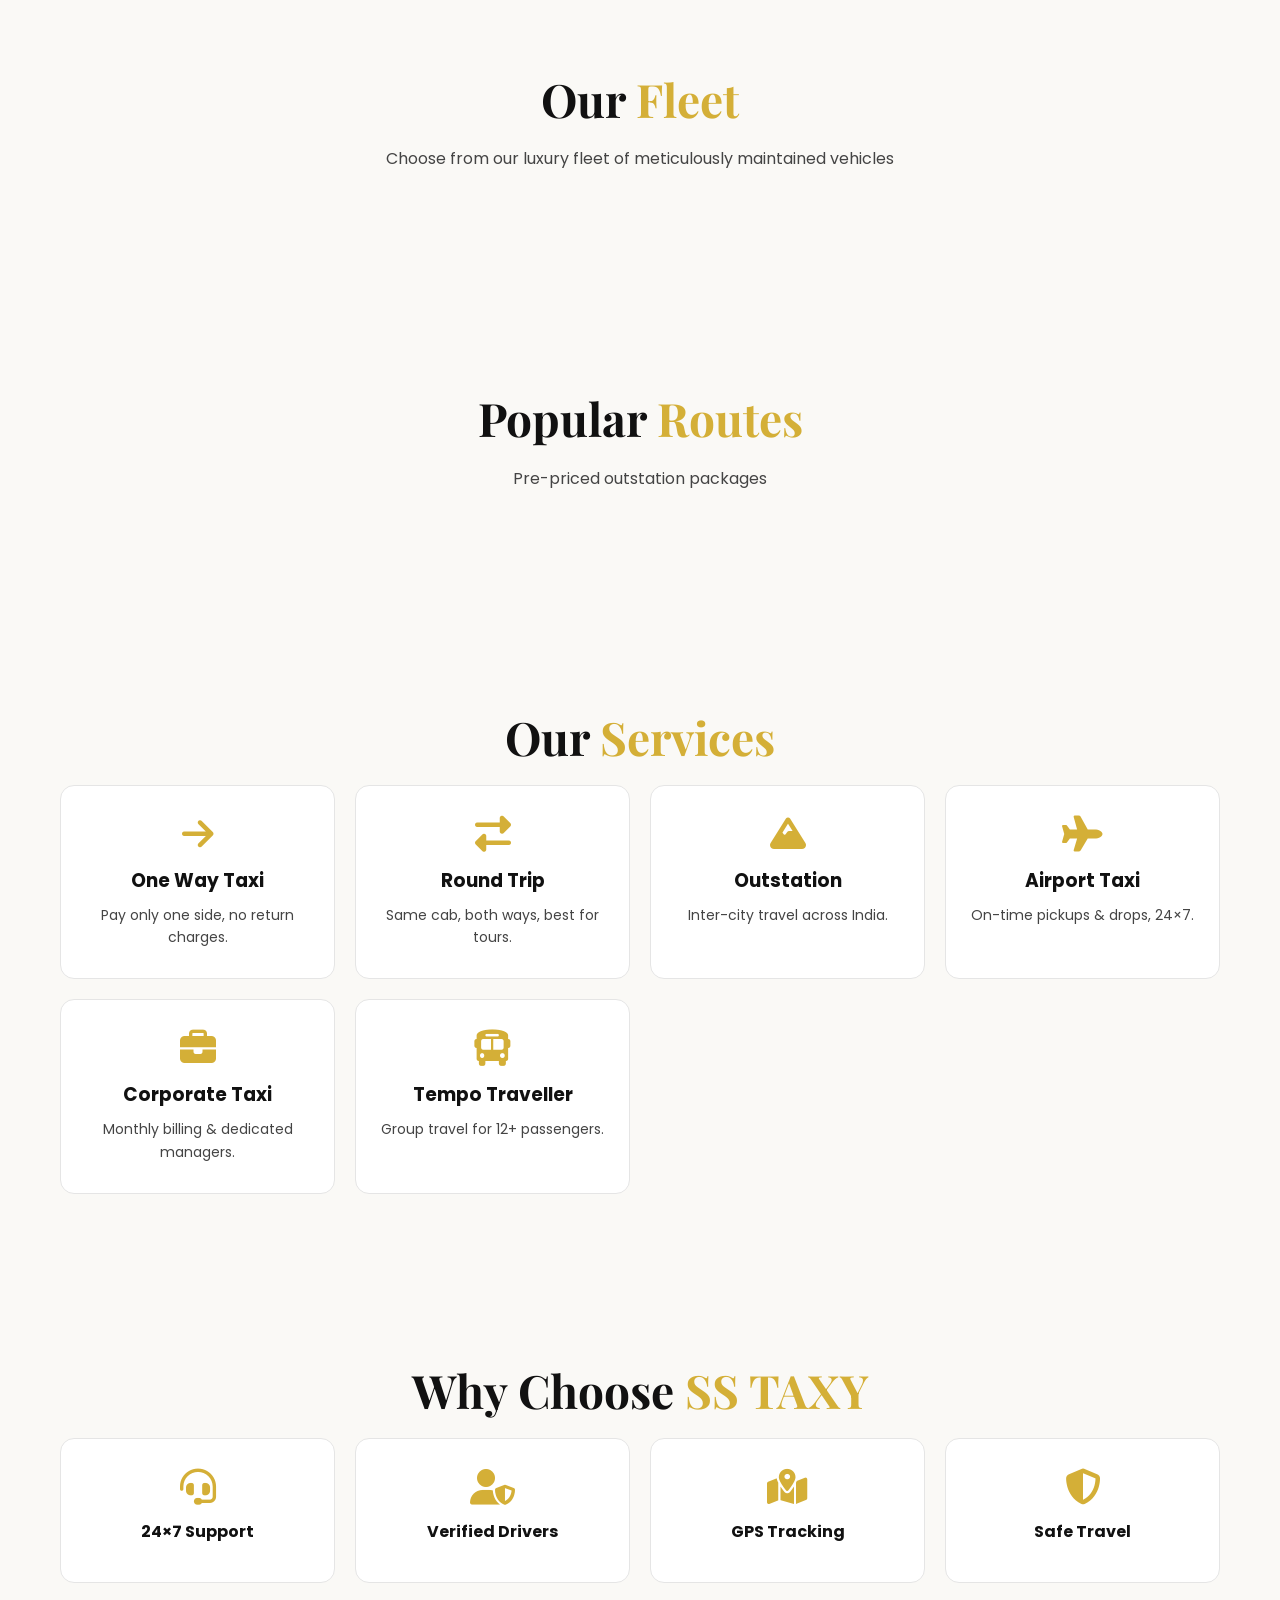
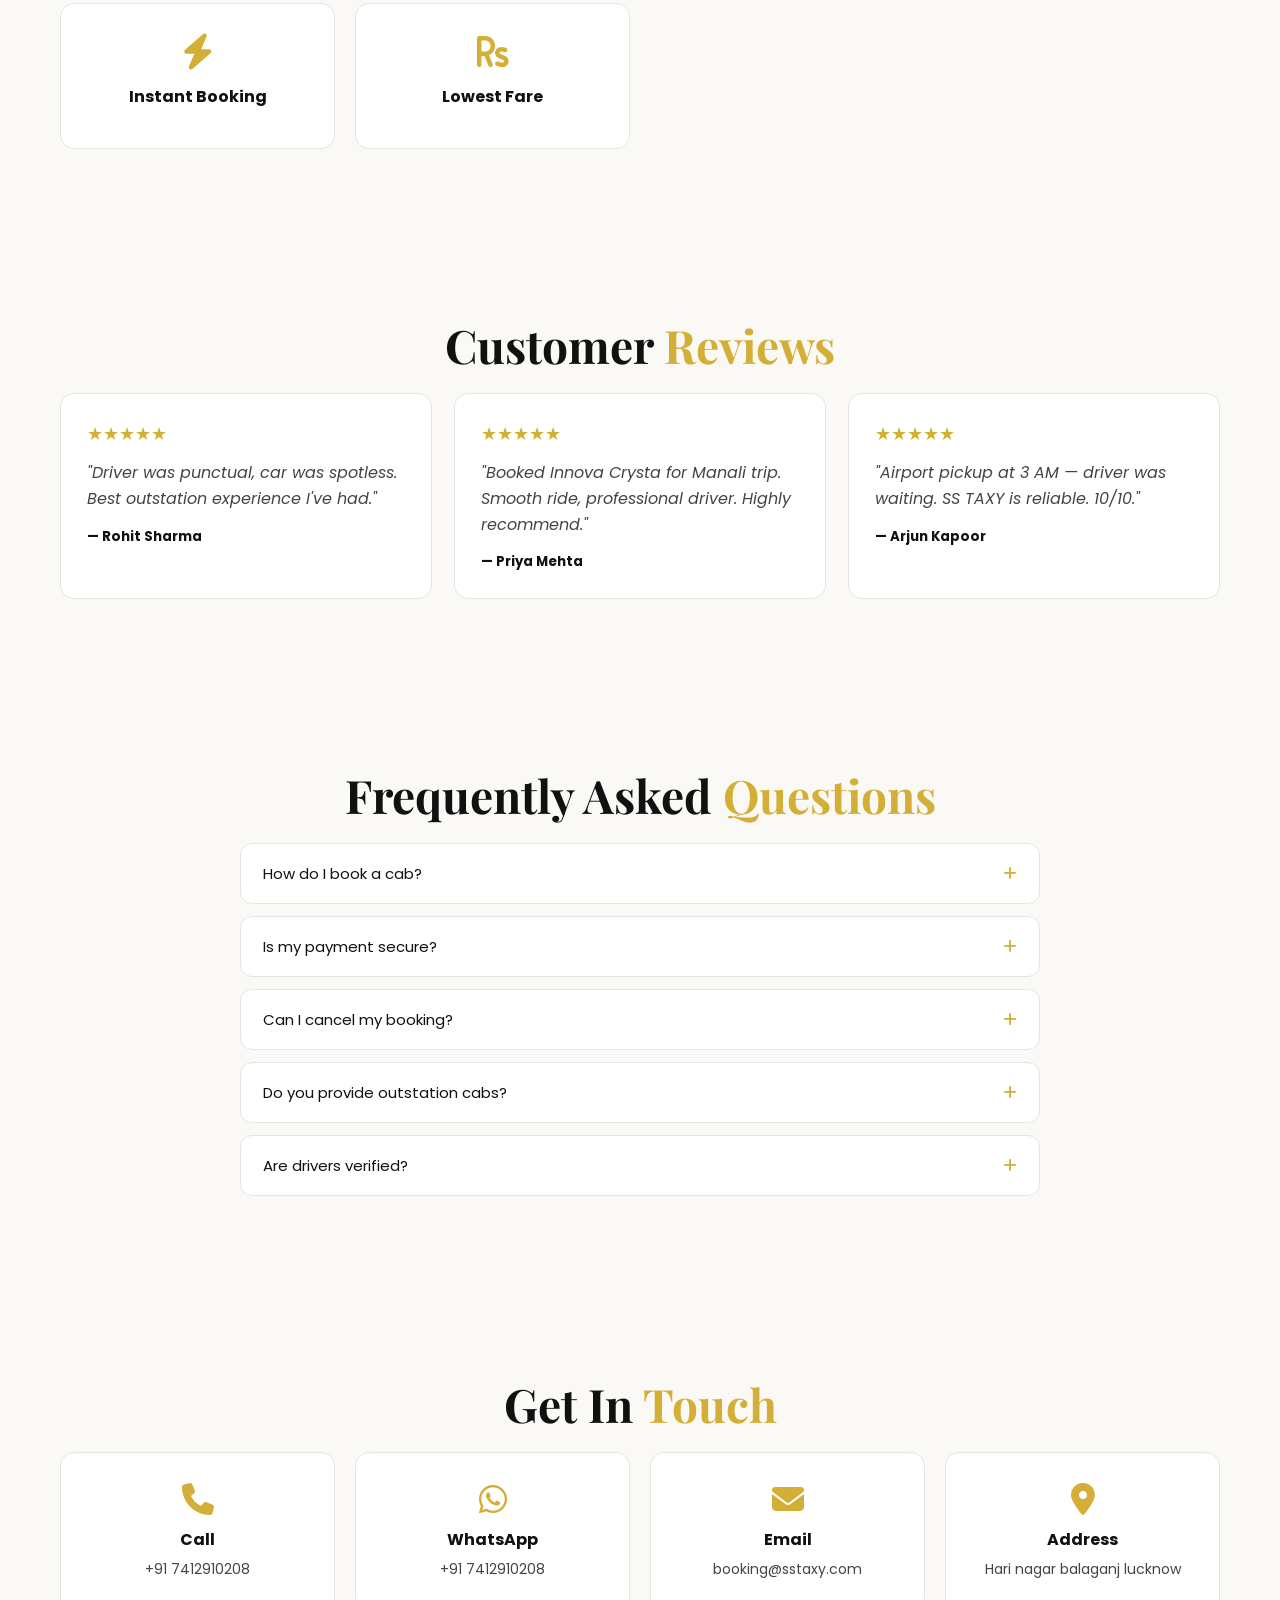
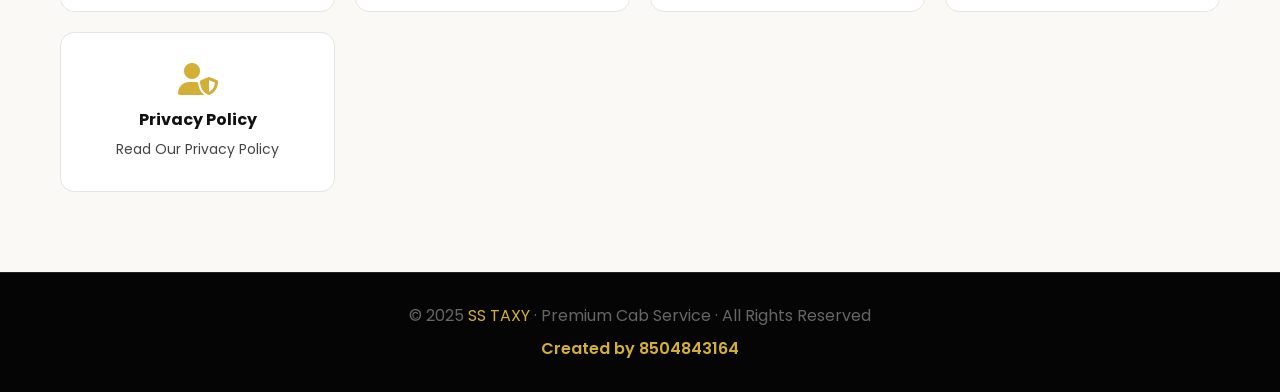
==== commit 0120e3d0: "Update index.html" ====
--- a/index.html
+++ b/index.html
@@ -227,12 +227,12 @@
       <a href="https://wa.me/917412910208" class="contact-card"><i class="fab fa-whatsapp"></i><h4>WhatsApp</h4><p>+91 7412910208</p></a>
       <a href="mailto:booking@sstaxy.com" class="contact-card"><i class="fas fa-envelope"></i><h4>Email</h4><p>booking@sstaxy.com</p></a>
       <div class="contact-card"><i class="fas fa-map-marker-alt"></i><h4>Address</h4><p>Hari nagar balaganj lucknow</p></div>
-    </div>
-    <a href="privacy.html" class="contact-card">
+      <a href="privacy.html" class="contact-card">
     <i class="fas fa-user-shield"></i>
     <h4>Privacy Policy</h4>
     <p>Read Our Privacy Policy</p>
-    </a>
+      </a>
+    </div>
   </div>
 </section>
 <!-- FOOTER -->
--- a/styles.css
+++ b/styles.css
@@ -465,3 +465,16 @@
     bottom:170px;
     background:#007bff;
 }
+.privacy-link{
+    text-decoration: none;
+    color: #caa43b;
+    font-weight: 600;
+}
+
+.privacy-link:hover{
+    text-decoration: underline;
+}
+
+.fa-user-shield{
+    color: #caa43b;
+}
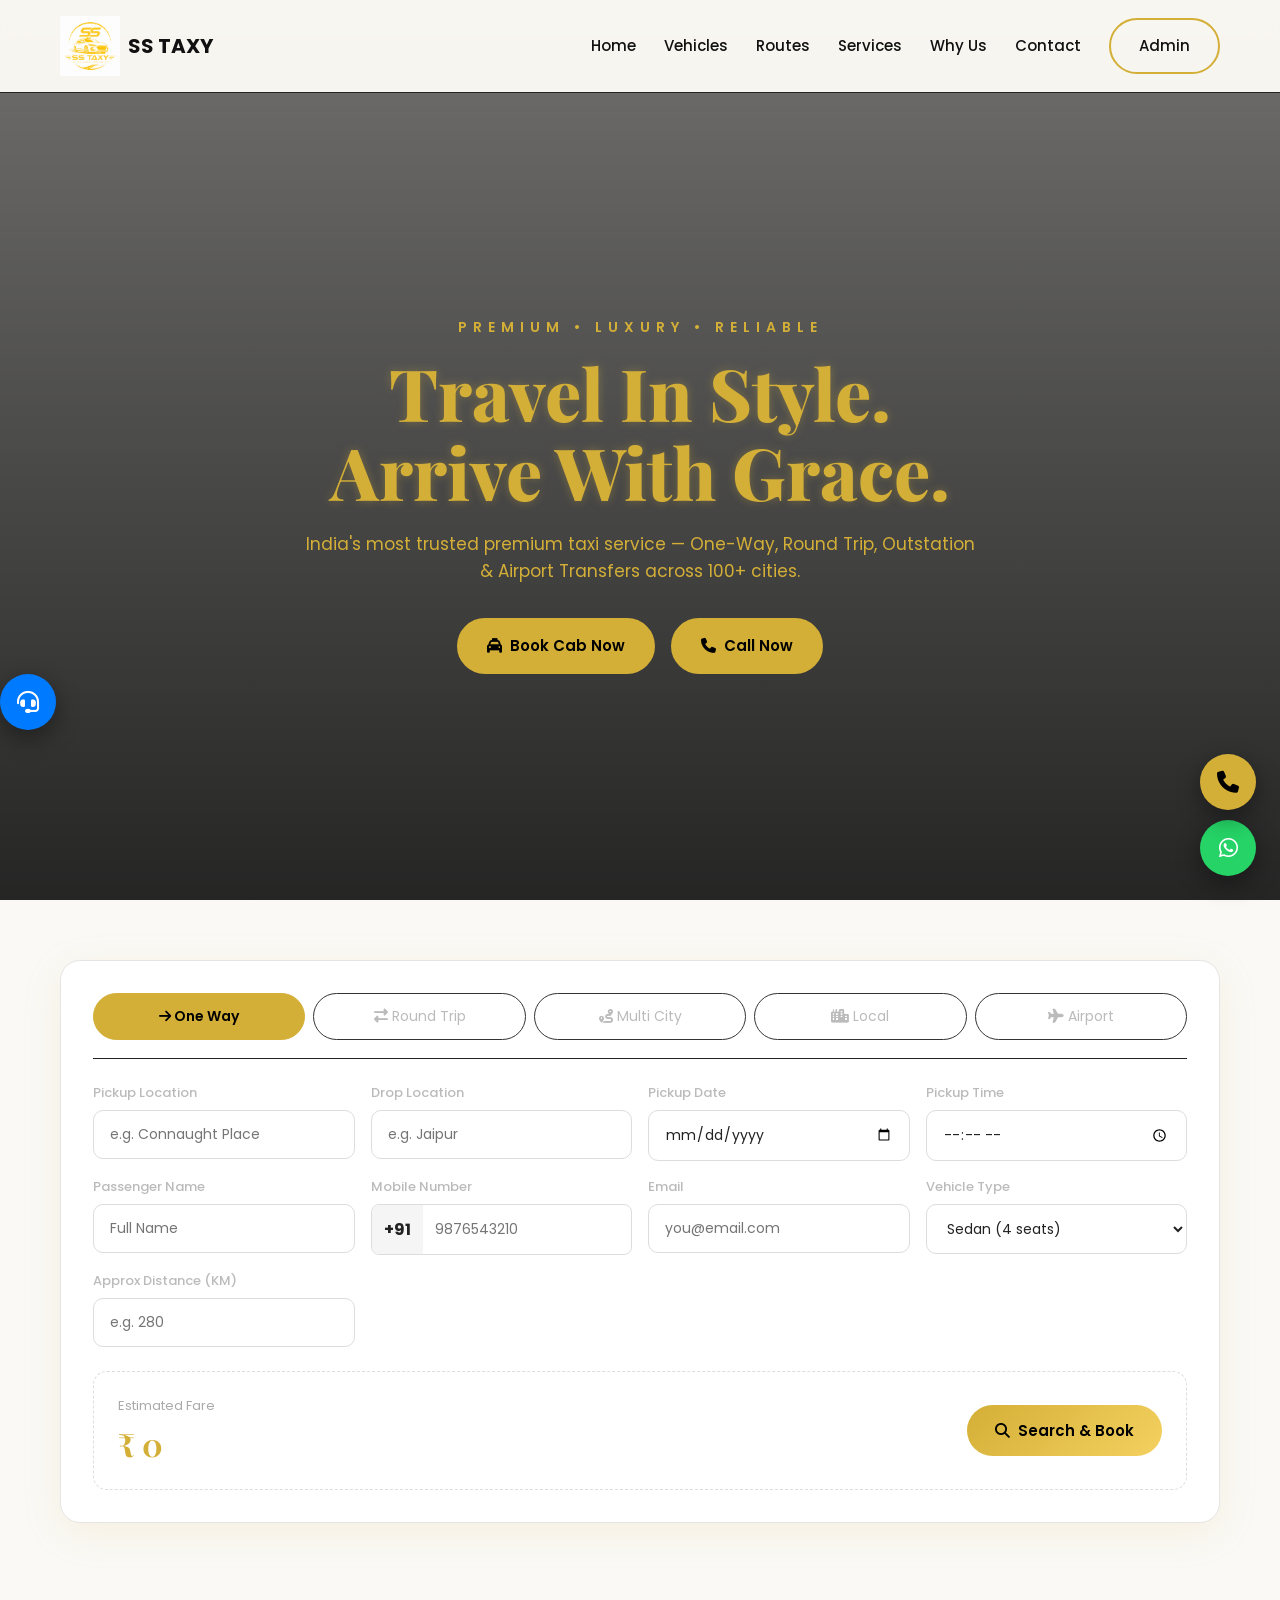
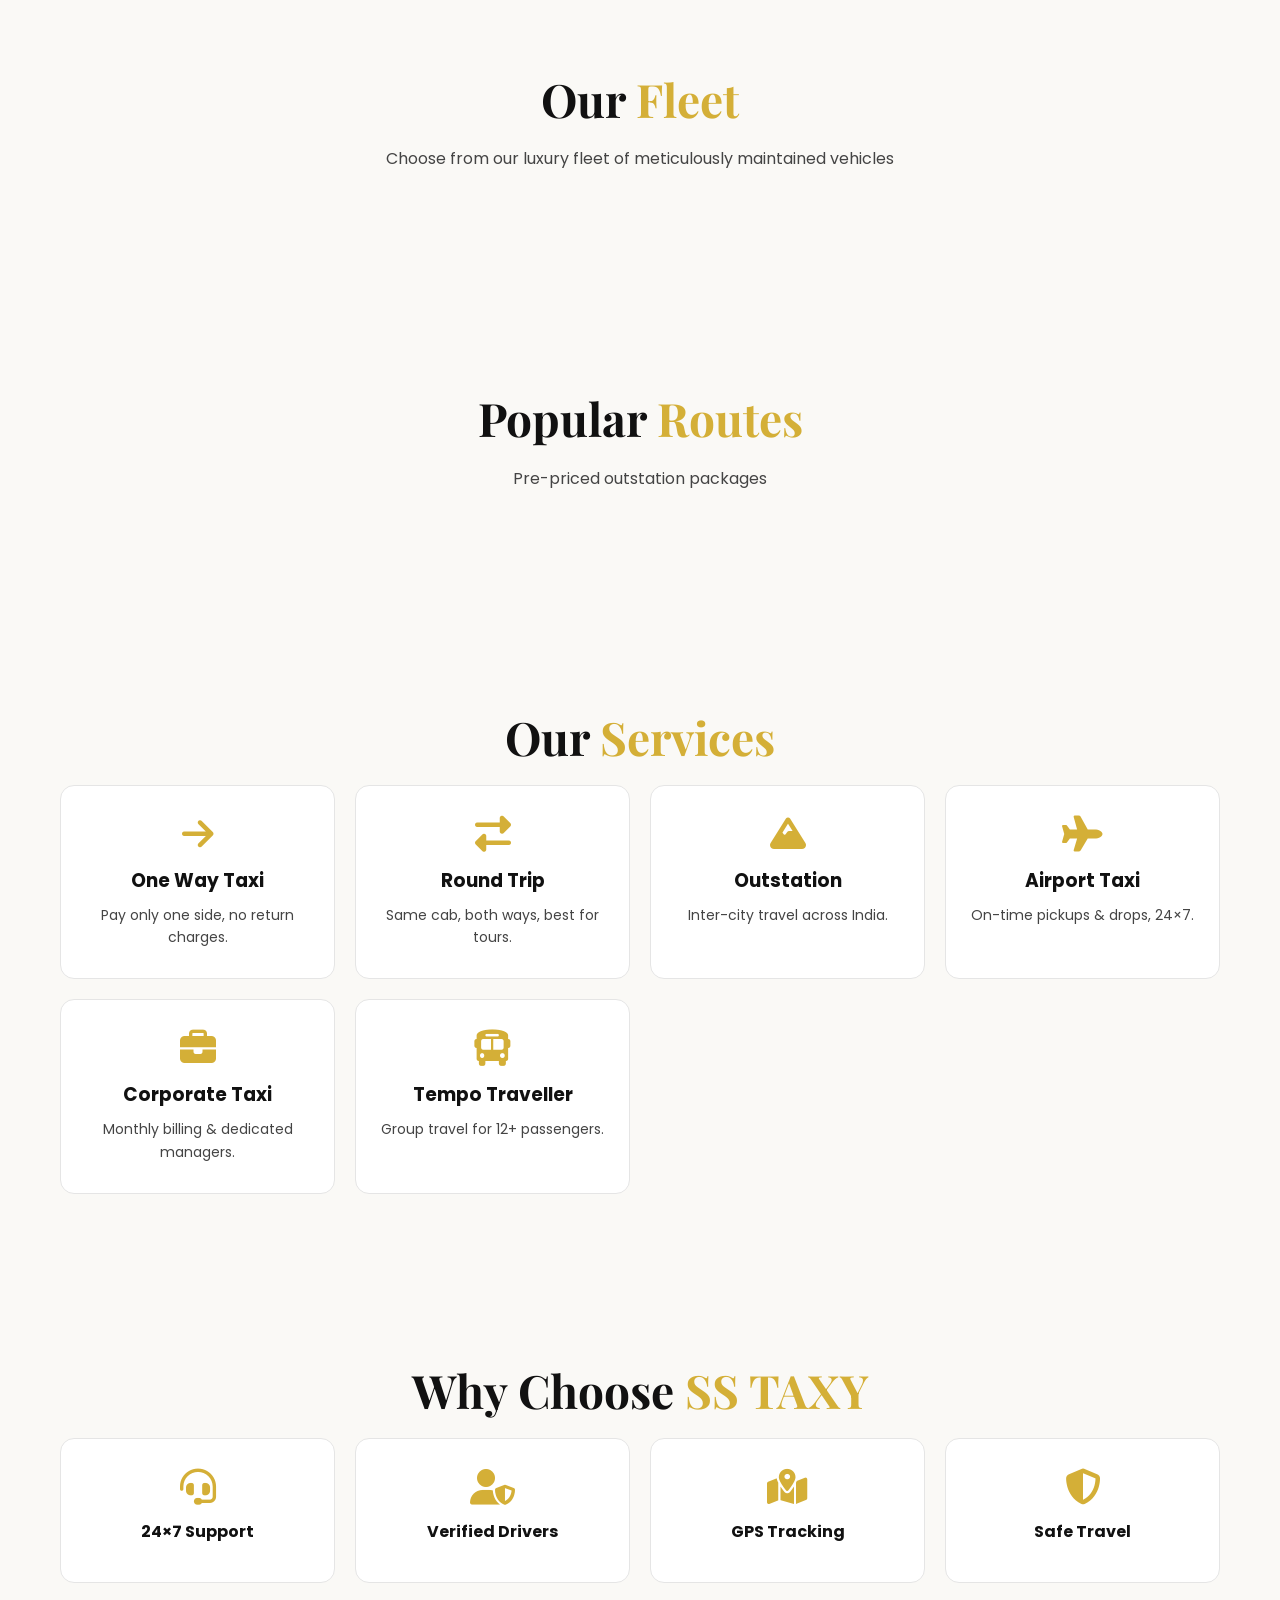
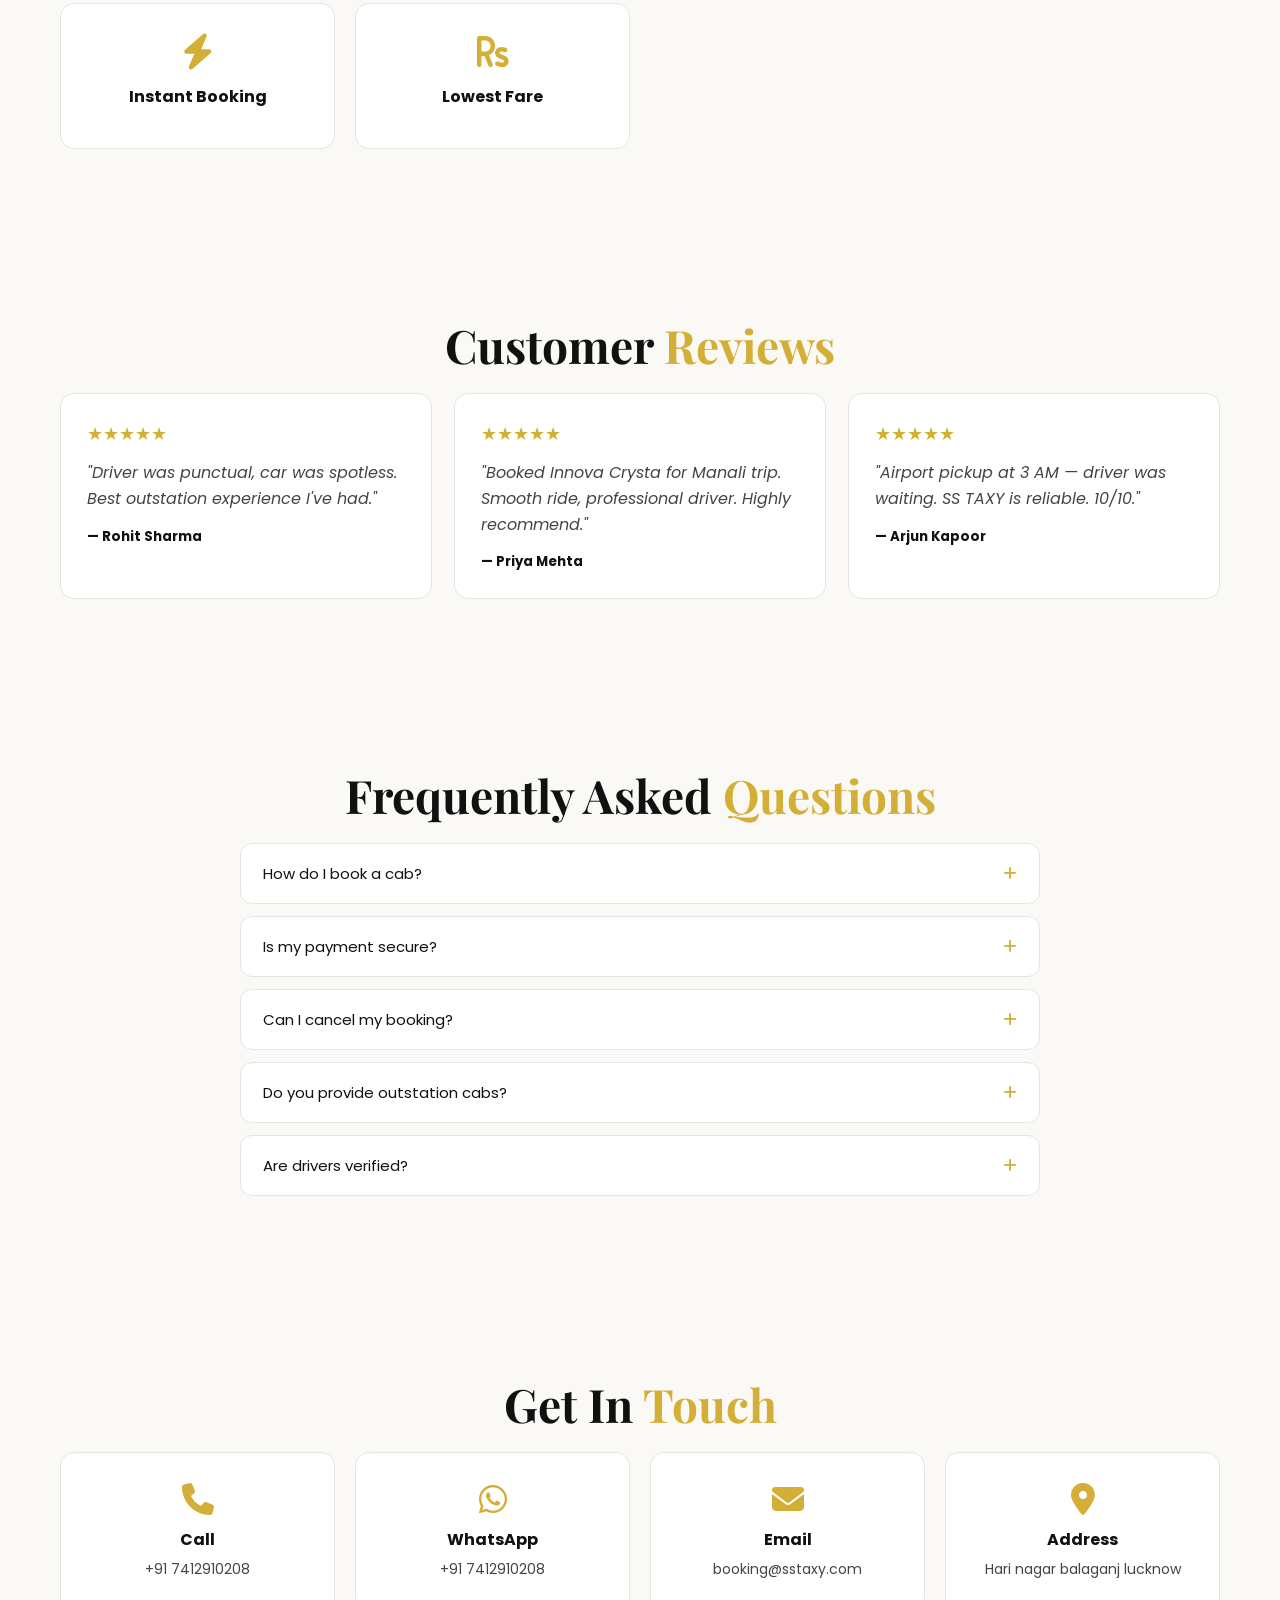
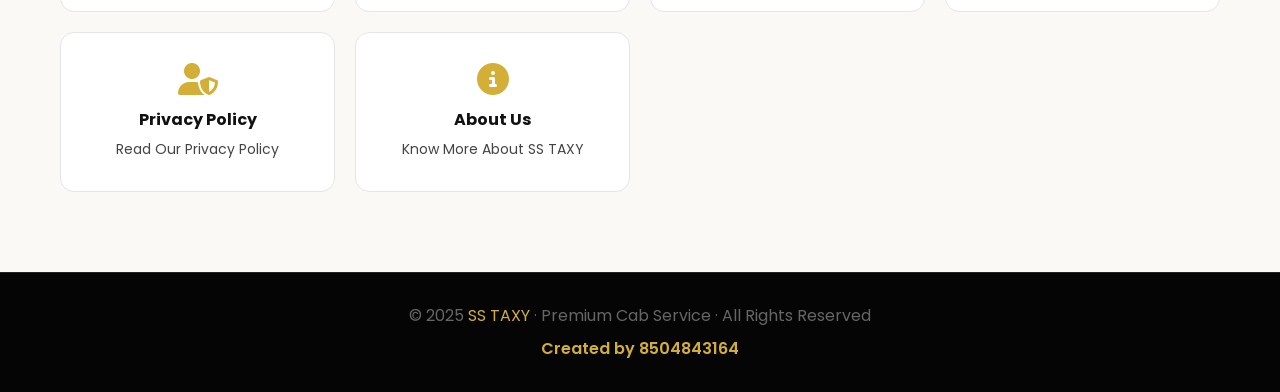
==== commit 8365ab4b: "Update index.html" ====
--- a/index.html
+++ b/index.html
@@ -232,6 +232,11 @@
     <h4>Privacy Policy</h4>
     <p>Read Our Privacy Policy</p>
       </a>
+      <a href="about.html" class="contact-card">
+    <i class="fas fa-info-circle"></i>
+    <h4>About Us</h4>
+    <p>Know More About SS TAXY</p>
+      </a>
     </div>
   </div>
 </section>
